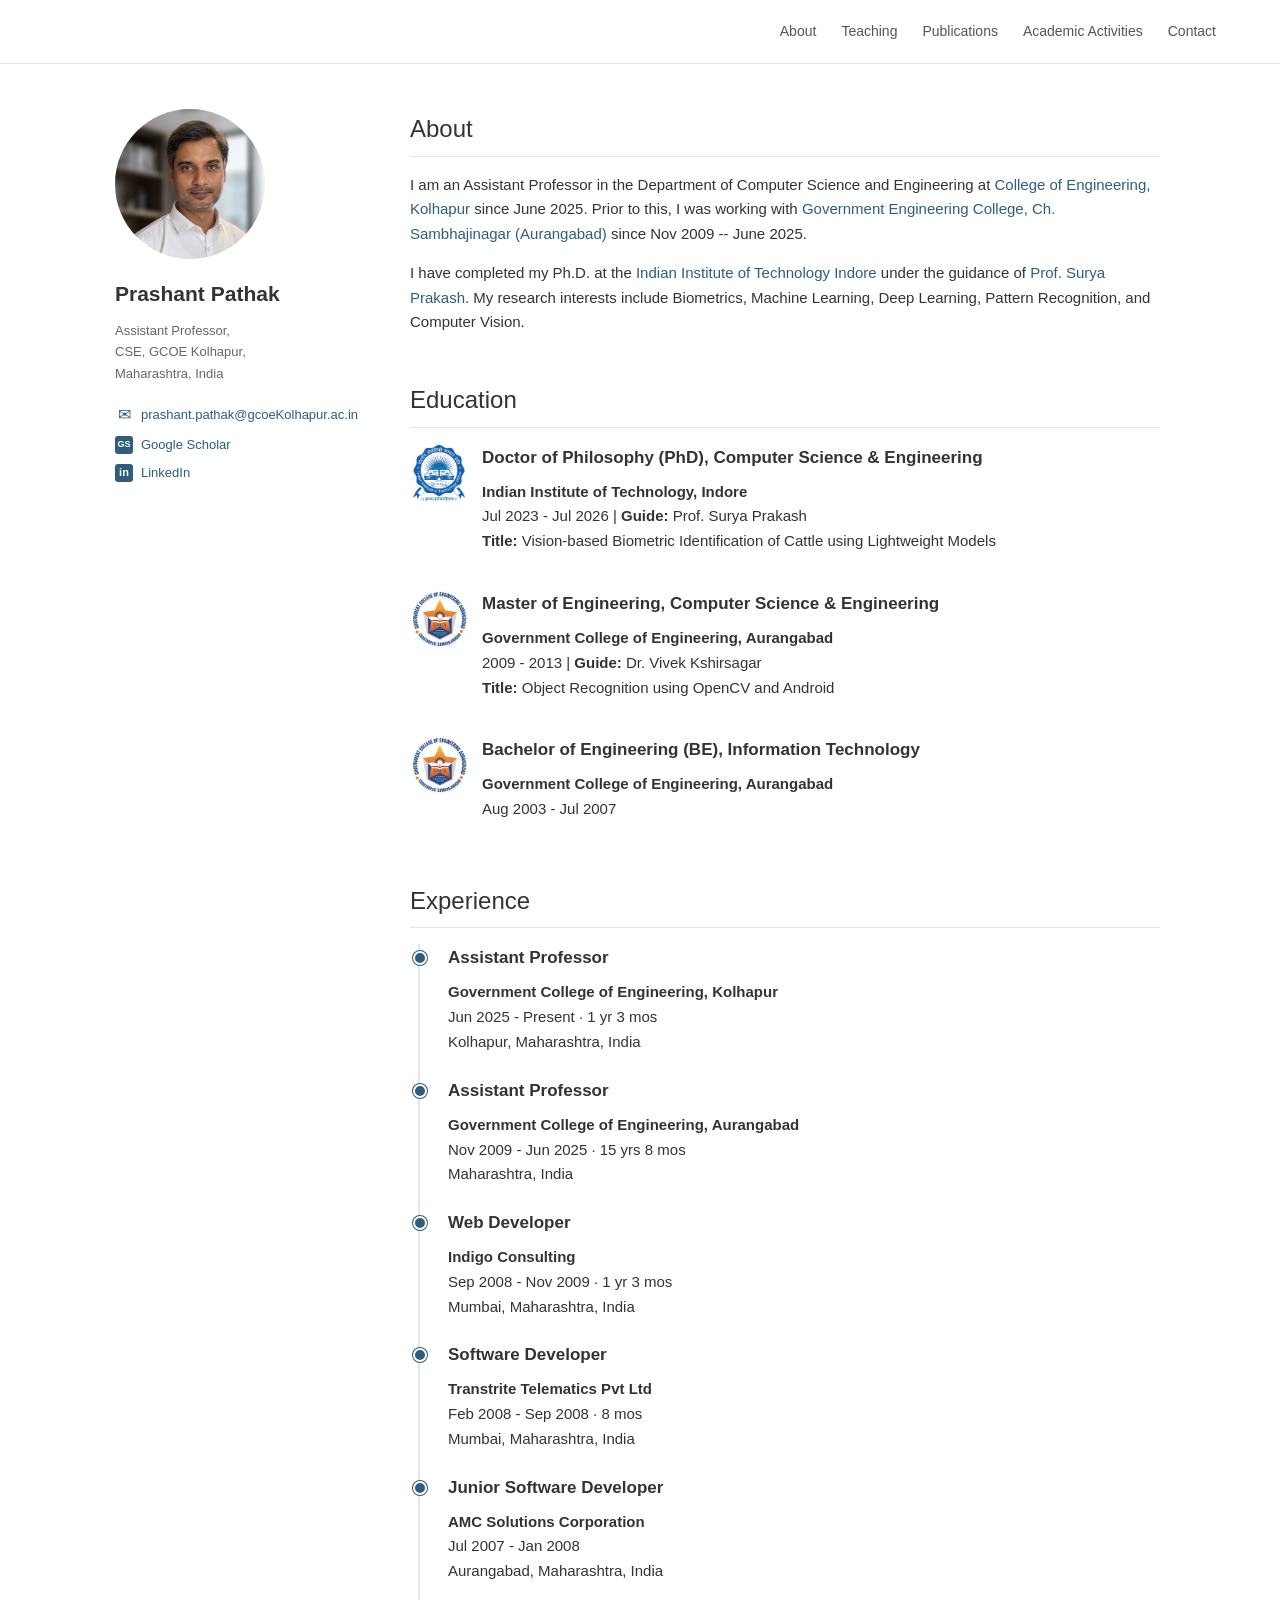
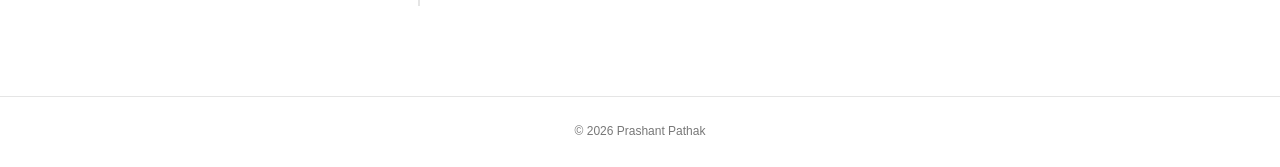
==== index.html @ aeab1cfc "Create personal academic website" ====
<!DOCTYPE html>
<html lang="en">
<head>
  <meta charset="UTF-8">
  <meta name="viewport" content="width=device-width, initial-scale=1.0">
  <meta name="description" content="Academic website of Dr. Prashant Digambar Pathak">
  <title>About | Prashant Pathak</title>
  <link rel="stylesheet" href="style.css">
  <script src="include.js" defer></script>
</head>
<body>
  <div data-include="header"></div>

  <div class="page">
    <div data-include="sidebar"></div>

    <main class="content">
      <section id="about">
        <h2>About</h2>
        <p>I am an Assistant Professor in the Department of Computer Science and Engineering at <a href="https://gcoekolhapur.ac.in" target="_blank">College of Engineering, Kolhapur</a> since June 2025. Prior to this, I was working with <a href="https://geca.ac.in" target="_blank">Government Engineering College, Ch. Sambhajinagar (Aurangabad)</a>  since Nov 2009 -- June 2025.</p>
        <p>I have completed my Ph.D. at the <a href="https://iiti.ac.in" target="_blank">Indian Institute of Technology Indore</a> under the guidance of <a href="https://people.iiti.ac.in/~surya/" target="_blank">Prof. Surya Prakash</a>. My research interests include Biometrics, Machine Learning, Deep Learning, Pattern Recognition, and Computer Vision.</p>
      </section>

      <section id="education">
        <h2>Education</h2>
        <div class="education-item">
          <img class="education-logo" src="iiti.png" alt="Indian Institute of Technology Indore logo">
          <div>
            <h3>Doctor of Philosophy (PhD), Computer Science &amp; Engineering</h3>
            <p><strong>Indian Institute of Technology, Indore</strong><br>Jul 2023 - Jul 2026 | <strong>Guide:</strong> Prof. Surya Prakash <br><strong>Title:</strong> Vision-based Biometric Identification of Cattle using Lightweight Models</p>
          </div>
        </div>

        <div class="education-item">
          <img class="education-logo" src="geca.jfif" alt="Government College of Engineering Aurangabad logo">
          <div>
            <h3>Master of Engineering, Computer Science &amp; Engineering</h3>
            <p><strong>Government College of Engineering, Aurangabad</strong><br>2009 - 2013 | <strong>Guide:</strong> Dr. Vivek Kshirsagar<br><strong>Title:</strong> Object Recognition using OpenCV and Android</p>
          </div>
        </div>

        <div class="education-item">
          <img class="education-logo" src="geca.jfif" alt="Government College of Engineering Aurangabad logo">
          <div>
            <h3>Bachelor of Engineering (BE), Information Technology</h3>
            <p><strong>Government College of Engineering, Aurangabad</strong><br>Aug 2003 - Jul 2007</p>
          </div>
        </div>
      </section>

      <section>
        <h2>Experience</h2>
        <div class="experience-list">
          <div class="experience-item">
            <h3>Assistant Professor</h3>
            <p><strong>Government College of Engineering, Kolhapur</strong><br>Jun 2025 - Present · 1 yr 3 mos<br>Kolhapur, Maharashtra, India</p>
          </div>
          <div class="experience-item">
            <h3>Assistant Professor</h3>
            <p><strong>Government College of Engineering, Aurangabad</strong><br>Nov 2009 - Jun 2025 · 15 yrs 8 mos<br>Maharashtra, India</p>
          </div>
          <div class="experience-item">
            <h3>Web Developer</h3>
            <p><strong>Indigo Consulting</strong><br>Sep 2008 - Nov 2009 · 1 yr 3 mos<br>Mumbai, Maharashtra, India</p>
          </div>
          <div class="experience-item">
            <h3>Software Developer</h3>
            <p><strong>Transtrite Telematics Pvt Ltd</strong><br>Feb 2008 - Sep 2008 · 8 mos<br>Mumbai, Maharashtra, India</p>
          </div>
          <div class="experience-item">
            <h3>Junior Software Developer</h3>
            <p><strong>AMC Solutions Corporation</strong><br>Jul 2007 - Jan 2008<br>Aurangabad, Maharashtra, India</p>
          </div>
        </div>
      </section>
    </main>
  </div>

  <div data-include="footer"></div>
</body>
</html>
---- style.css ----
:root {
  --accent: #2f5d7c;
  --text: #333;
  --muted: #666;
  --line: #e5e5e5;
  --background: #fff;
}

* { box-sizing: border-box; }
html { scroll-behavior: smooth; }
body {
  margin: 0;
  color: var(--text);
  background: var(--background);
  font-family: -apple-system, BlinkMacSystemFont, "Segoe UI", Arial, sans-serif;
  font-size: 15px;
  line-height: 1.65;
}
a { color: var(--accent); text-decoration: none; }
a:hover { text-decoration: underline; }

.site-header {
  min-height: 64px;
  padding: 0 5%;
  border-bottom: 1px solid var(--line);
  display: flex;
  align-items: center;
  justify-content: space-between;
}
.site-title { color: #222; font-size: 18px; font-weight: 600; }
nav { display: flex; gap: 25px; }
nav a { color: #555; font-size: 14px; }
.menu-toggle { display: none; }

.page {
  max-width: 1100px;
  margin: 45px auto;
  padding: 0 25px;
  display: grid;
  grid-template-columns: 230px minmax(0, 1fr);
  gap: 65px;
}
.sidebar {
  align-self: start;
  position: sticky;
  top: 20px;
  text-align: left;
}
.photo-placeholder,
.sidebar img {
  width: 150px;
  height: 150px;
  margin: 0 0 18px;
  border-radius: 50%;
  object-fit: cover;
}
.photo-placeholder {
  display: grid;
  place-items: center;
  background: #e8eef2;
  color: var(--accent);
  font-size: 32px;
  font-weight: 600;
}
.sidebar h1 { margin: 0 0 8px; font-size: 21px; }
.sidebar p { margin: 0; color: var(--muted); font-size: 13px; }
.contact-list { margin: 20px 0 0; padding: 0; list-style: none; font-size: 13px; }
.contact-list li { margin: 6px 0; }
.contact-list a { display: inline-flex; align-items: center; gap: 8px; }
.link-icon {
  display: inline-grid;
  width: 18px;
  height: 18px;
  place-items: center;
  color: var(--accent);
  font-size: 16px;
  line-height: 1;
}
.link-icon-scholar,
.link-icon-linkedin {
  border-radius: 3px;
  background: var(--accent);
  color: #fff;
  font-size: 9px;
  font-weight: 700;
  letter-spacing: 0;
}
.link-icon-linkedin { font-size: 11px; }

.content { max-width: 750px; }
section { margin-bottom: 45px; scroll-margin-top: 25px; }
h2 { margin: 0 0 16px; padding-bottom: 7px; border-bottom: 1px solid var(--line); font-size: 24px; font-weight: 500; }
h3 { margin: 25px 0 8px; font-size: 17px; }
p { margin: 0 0 14px; }
.experience-list { margin: 8px 0 0 8px; padding-left: 28px; border-left: 2px solid var(--line); }
.experience-item { position: relative; padding-bottom: 8px; }
.experience-item::before {
  position: absolute;
  top: 7px;
  left: -35px;
  width: 10px;
  height: 10px;
  border: 2px solid var(--background);
  border-radius: 50%;
  background: var(--accent);
  box-shadow: 0 0 0 1px var(--accent);
  content: "";
}
.experience-item h3 { margin-top: 0; }
.education-item { display: flex; align-items: flex-start; gap: 14px; margin-bottom: 22px; }
.education-item:last-child { margin-bottom: 0; }
.education-logo { width: 58px; height: 58px; flex: 0 0 58px; object-fit: contain; }
.education-item h3 { margin-top: 0; }
ul, ol { padding-left: 22px; }
li { margin-bottom: 8px; }
.publications { padding-left: 32px; }
.publications li { margin-bottom: 24px; padding-left: 8px; }
.publications li::marker { color: var(--accent); font-weight: 600; }
.publications h3 { margin: 0 0 5px; font-size: 16px; font-weight: 600; line-height: 1.45; }
.publication-authors,
.publication-venue { margin: 0 0 4px; }
.publication-authors { color: var(--text); }
.publication-venue { color: var(--muted); font-size: 14px; }
.teaching-table { width: 100%; border-collapse: collapse; font-size: 14px; }
.teaching-table th,
.teaching-table td { padding: 12px 14px; border-bottom: 1px solid var(--line); text-align: left; vertical-align: top; }
.teaching-table th { color: var(--muted); font-size: 12px; font-weight: 600; letter-spacing: 0.04em; text-transform: uppercase; }
.teaching-table th:first-child,
.teaching-table td:first-child { width: 65%; }
.teaching-placeholder { color: var(--muted); font-style: italic; }
.teaching-template td { border-bottom: 0; }
.activity-panel { margin-bottom: 12px; border: 1px solid var(--line); }
.activity-panel summary { padding: 14px 16px; color: var(--text); font-weight: 600; cursor: pointer; list-style: none; }
.activity-panel summary::-webkit-details-marker { display: none; }
.activity-panel summary::after { float: right; color: var(--accent); content: "+"; font-size: 20px; font-weight: 400; line-height: 1; }
.activity-panel[open] summary { border-bottom: 1px solid var(--line); }
.activity-panel[open] summary::after { content: "-"; }
.activity-panel ul { margin: 0; padding: 14px 28px 8px 38px; }
.activity-placeholder { color: var(--muted); font-style: italic; }

footer { padding: 25px; border-top: 1px solid var(--line); color: #777; text-align: center; font-size: 12px; }

@media (max-width: 720px) {
  .site-header { position: relative; padding: 15px 20px; align-items: center; flex-wrap: wrap; gap: 12px; }
  .site-title { align-self: flex-start; }
  .menu-toggle {
    display: inline-flex;
    align-items: center;
    gap: 8px;
    margin-left: auto;
    padding: 7px 0;
    border: 0;
    background: transparent;
    color: var(--accent);
    font: inherit;
    font-size: 14px;
    cursor: pointer;
  }
  .menu-icon,
  .menu-icon::before,
  .menu-icon::after {
    display: block;
    width: 18px;
    height: 2px;
    background: currentColor;
  }
  .menu-icon { position: relative; }
  .menu-icon::before,
  .menu-icon::after { position: absolute; content: ""; left: 0; }
  .menu-icon::before { top: -6px; }
  .menu-icon::after { top: 6px; }
  nav {
    display: none;
    width: 100%;
    flex-direction: column;
    gap: 0;
    border-top: 1px solid var(--line);
  }
  nav.is-open { display: flex; }
  nav a { padding: 10px 0; border-bottom: 1px solid var(--line); }
  .page { grid-template-columns: 1fr; gap: 40px; margin-top: 35px; }
  .sidebar {
    position: static;
    padding: 20px 0 30px;
    border-bottom: 1px solid var(--line);
    background: var(--background);
    text-align: left;
  }
  .photo-placeholder,
  .sidebar img { margin-left: 0; margin-right: 0; }
  .education-item { gap: 10px; }
  .education-logo { width: 48px; height: 48px; flex-basis: 48px; }
  .teaching-table th,
  .teaching-table td { padding: 10px 8px; }
  .teaching-table th:first-child,
  .teaching-table td:first-child { width: 58%; }
}
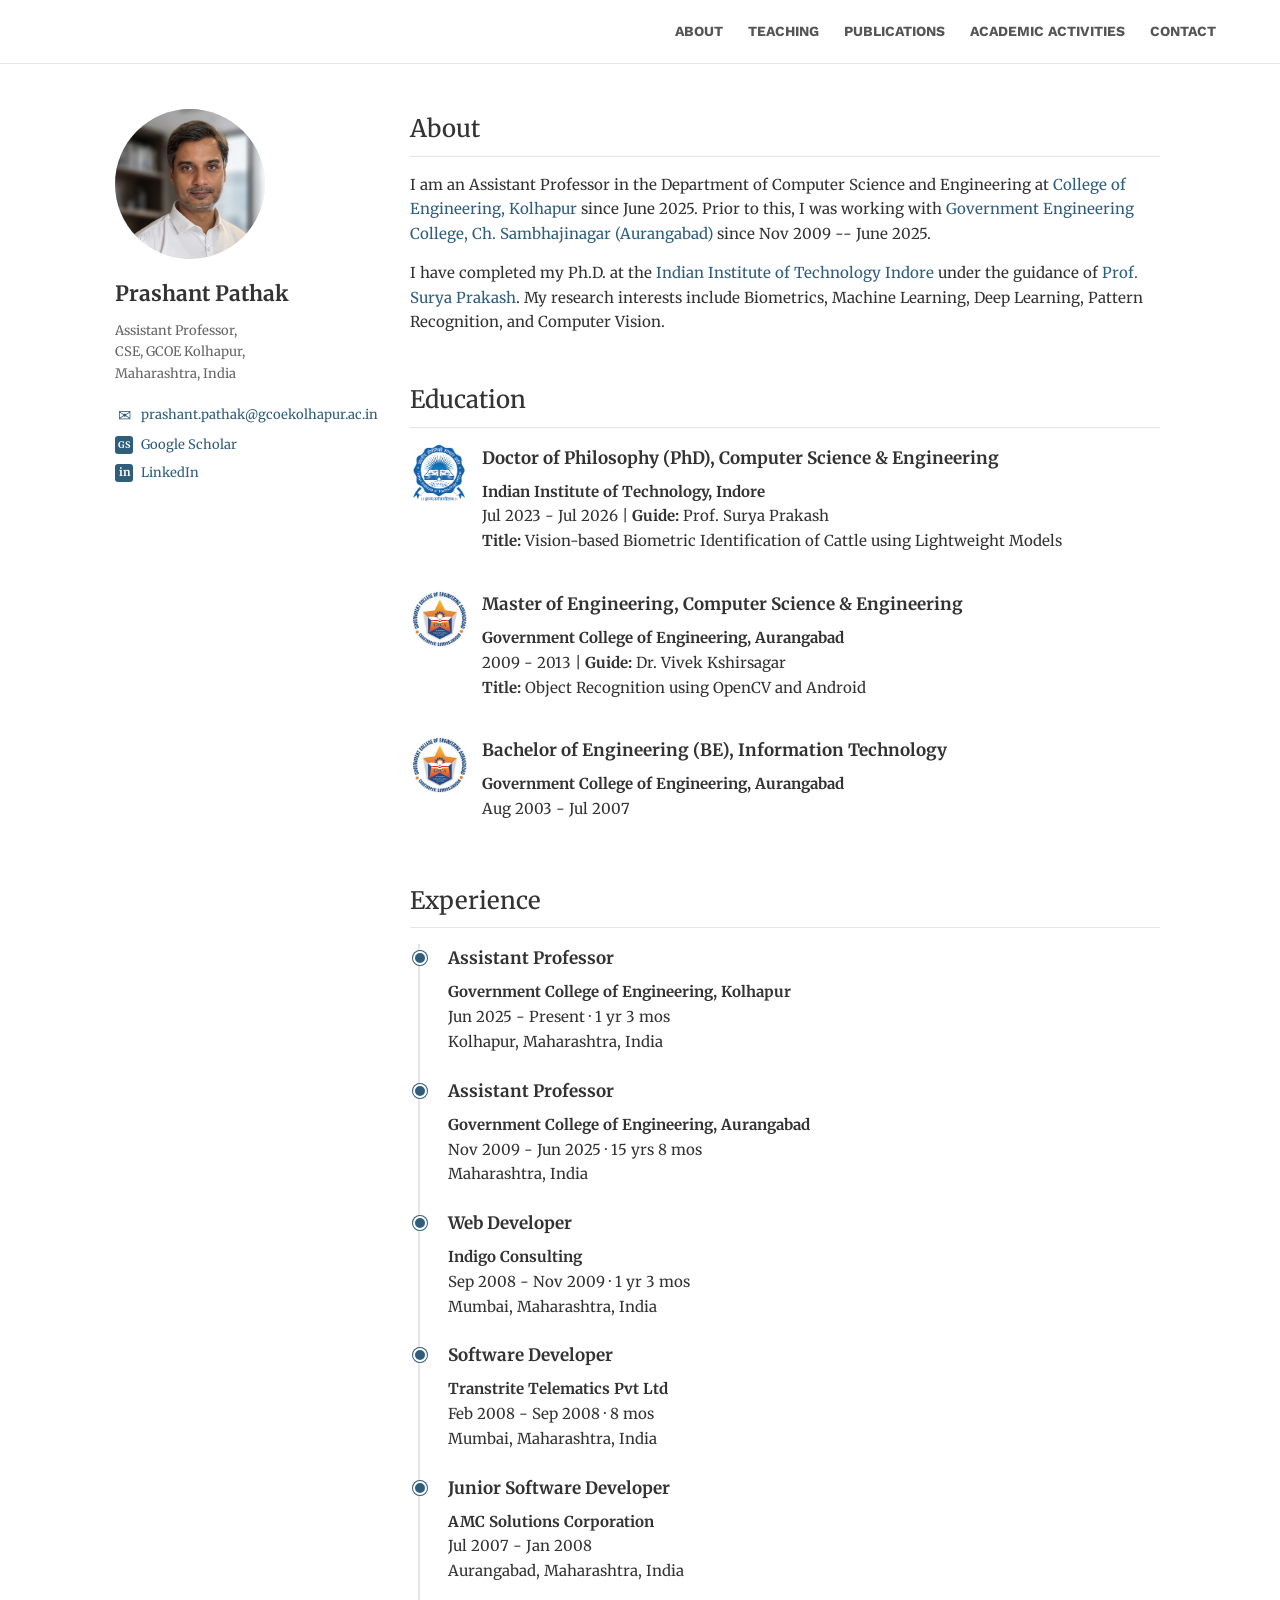
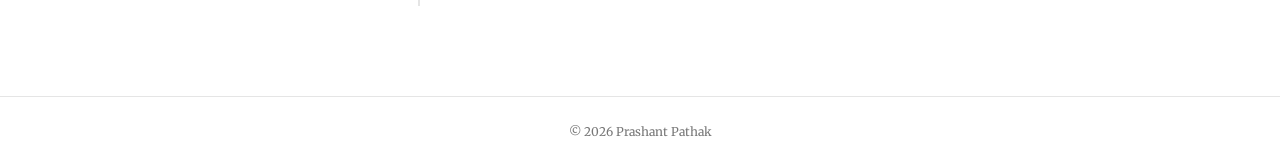
==== commit 11b08149: "Third Revision" ====
--- a/index.html
+++ b/index.html
@@ -7,6 +7,9 @@
   <title>About | Prashant Pathak</title>
   <link rel="stylesheet" href="style.css">
   <script src="include.js" defer></script>
+  <link rel="preconnect" href="https://fonts.googleapis.com">
+  <link rel="preconnect" href="https://fonts.gstatic.com" crossorigin>
+  <link href="https://fonts.googleapis.com/css2?family=Merriweather:ital,opsz,wght@0,18..144,300..900;1,18..144,300..900&family=Work+Sans:ital,wght@0,100..900;1,100..900&display=swap" rel="stylesheet">
 </head>
 <body>
   <div data-include="header"></div>
--- a/style.css
+++ b/style.css
@@ -12,9 +12,15 @@
   margin: 0;
   color: var(--text);
   background: var(--background);
-  font-family: -apple-system, BlinkMacSystemFont, "Segoe UI", Arial, sans-serif;
+  /* font-family: -apple-system, BlinkMacSystemFont, "Segoe UI", Arial, sans-serif; */
+   font-family: "Merriweather", serif;
+  font-optical-sizing: auto;
+  font-style: normal;
+  font-variation-settings:
+    "wdth" 100;
   font-size: 15px;
   line-height: 1.65;
+  
 }
 a { color: var(--accent); text-decoration: none; }
 a:hover { text-decoration: underline; }
@@ -27,9 +33,25 @@
   align-items: center;
   justify-content: space-between;
 }
+
+.merriweather-font {
+  font-family: "Merriweather", serif;
+  font-optical-sizing: auto;
+  font-style: normal;
+  font-variation-settings:
+    "wdth" 100;
+}
+
+.work-sans-font {
+  font-family: "Work Sans", sans-serif;
+  font-optical-sizing: auto;
+  font-style: normal;
+}
 .site-title { color: #222; font-size: 18px; font-weight: 600; }
 nav { display: flex; gap: 25px; }
-nav a { color: #555; font-size: 14px; }
+nav a { color: #555; font-size: 14px;    text-transform: uppercase;
+    font-weight: bold; font-family: "Work Sans", sans-serif;
+  font-optical-sizing: auto; }
 .menu-toggle { display: none; }
 
 .page {
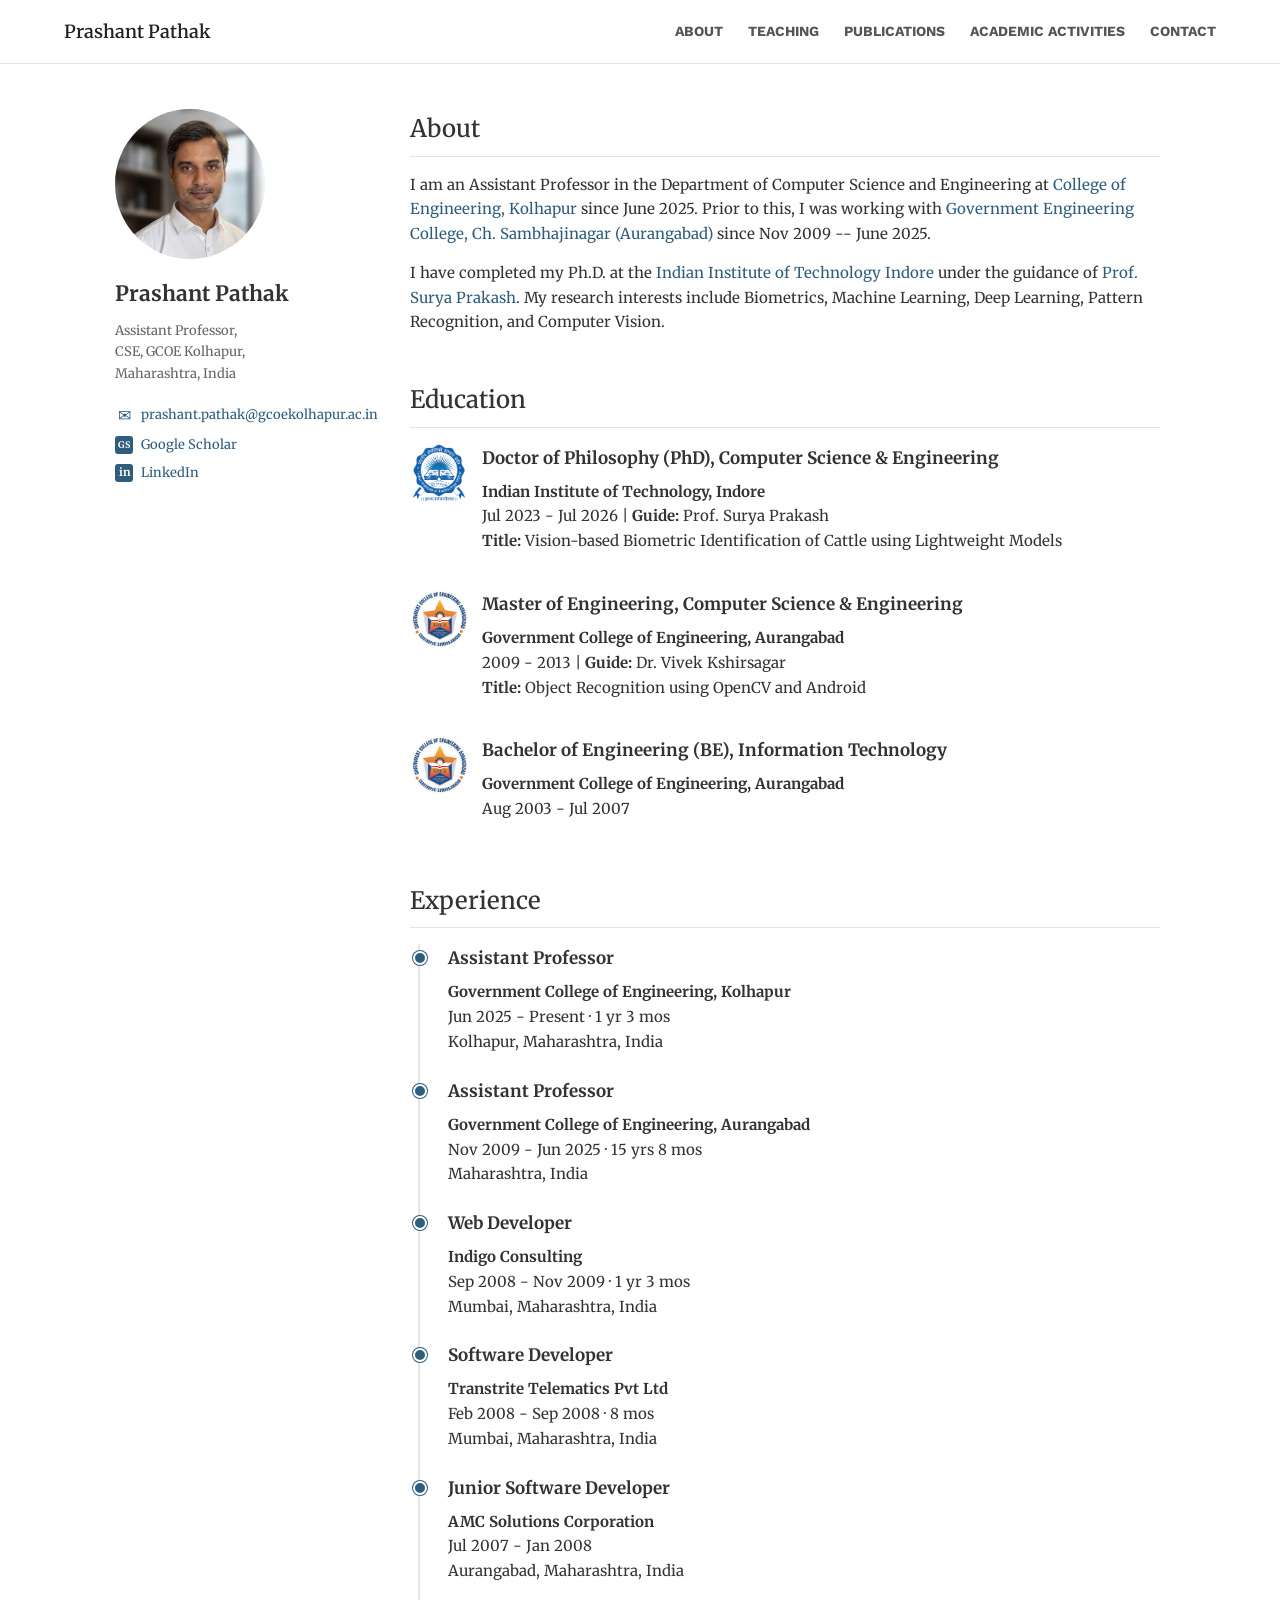
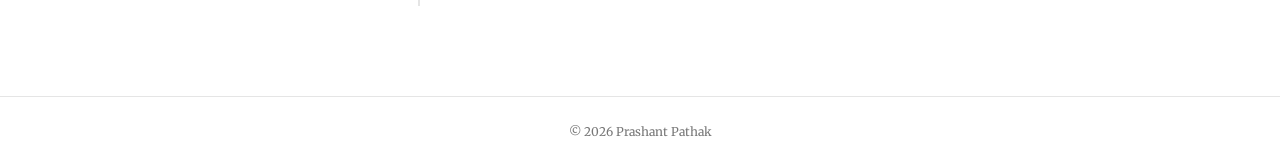
==== commit c9695045: "revised publications" ====
--- a/index.html
+++ b/index.html
@@ -3,6 +3,7 @@
 <head>
   <meta charset="UTF-8">
   <meta name="viewport" content="width=device-width, initial-scale=1.0">
+  <meta name="keywords" content="Prashant Pathak, Assistant Professor, Computer Science and Engineering, IIT Indore, Government College of Engineering Kolhapur, Government College of Engineering Aurangabad, Publications, Teaching, Research, Projects, About">
   <meta name="description" content="Academic website of Dr. Prashant Digambar Pathak">
   <title>About | Prashant Pathak</title>
   <link rel="stylesheet" href="style.css">
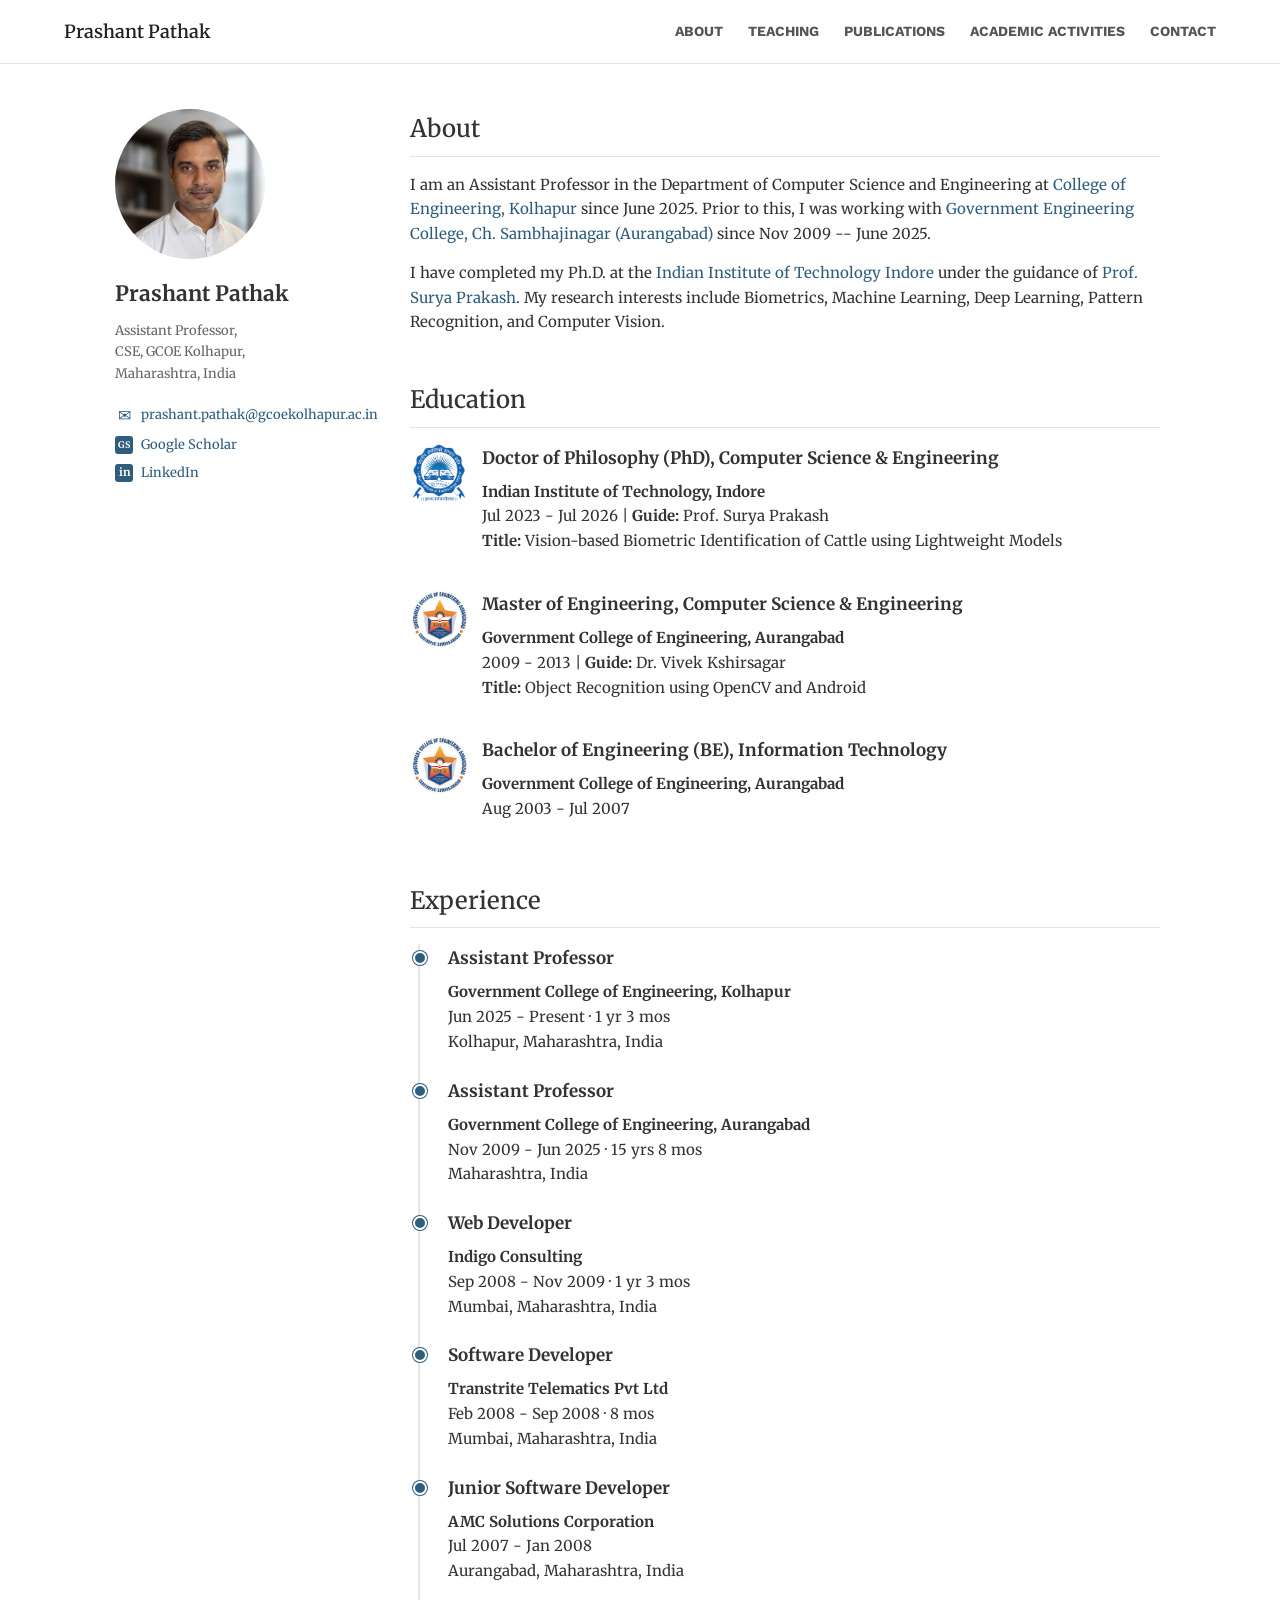
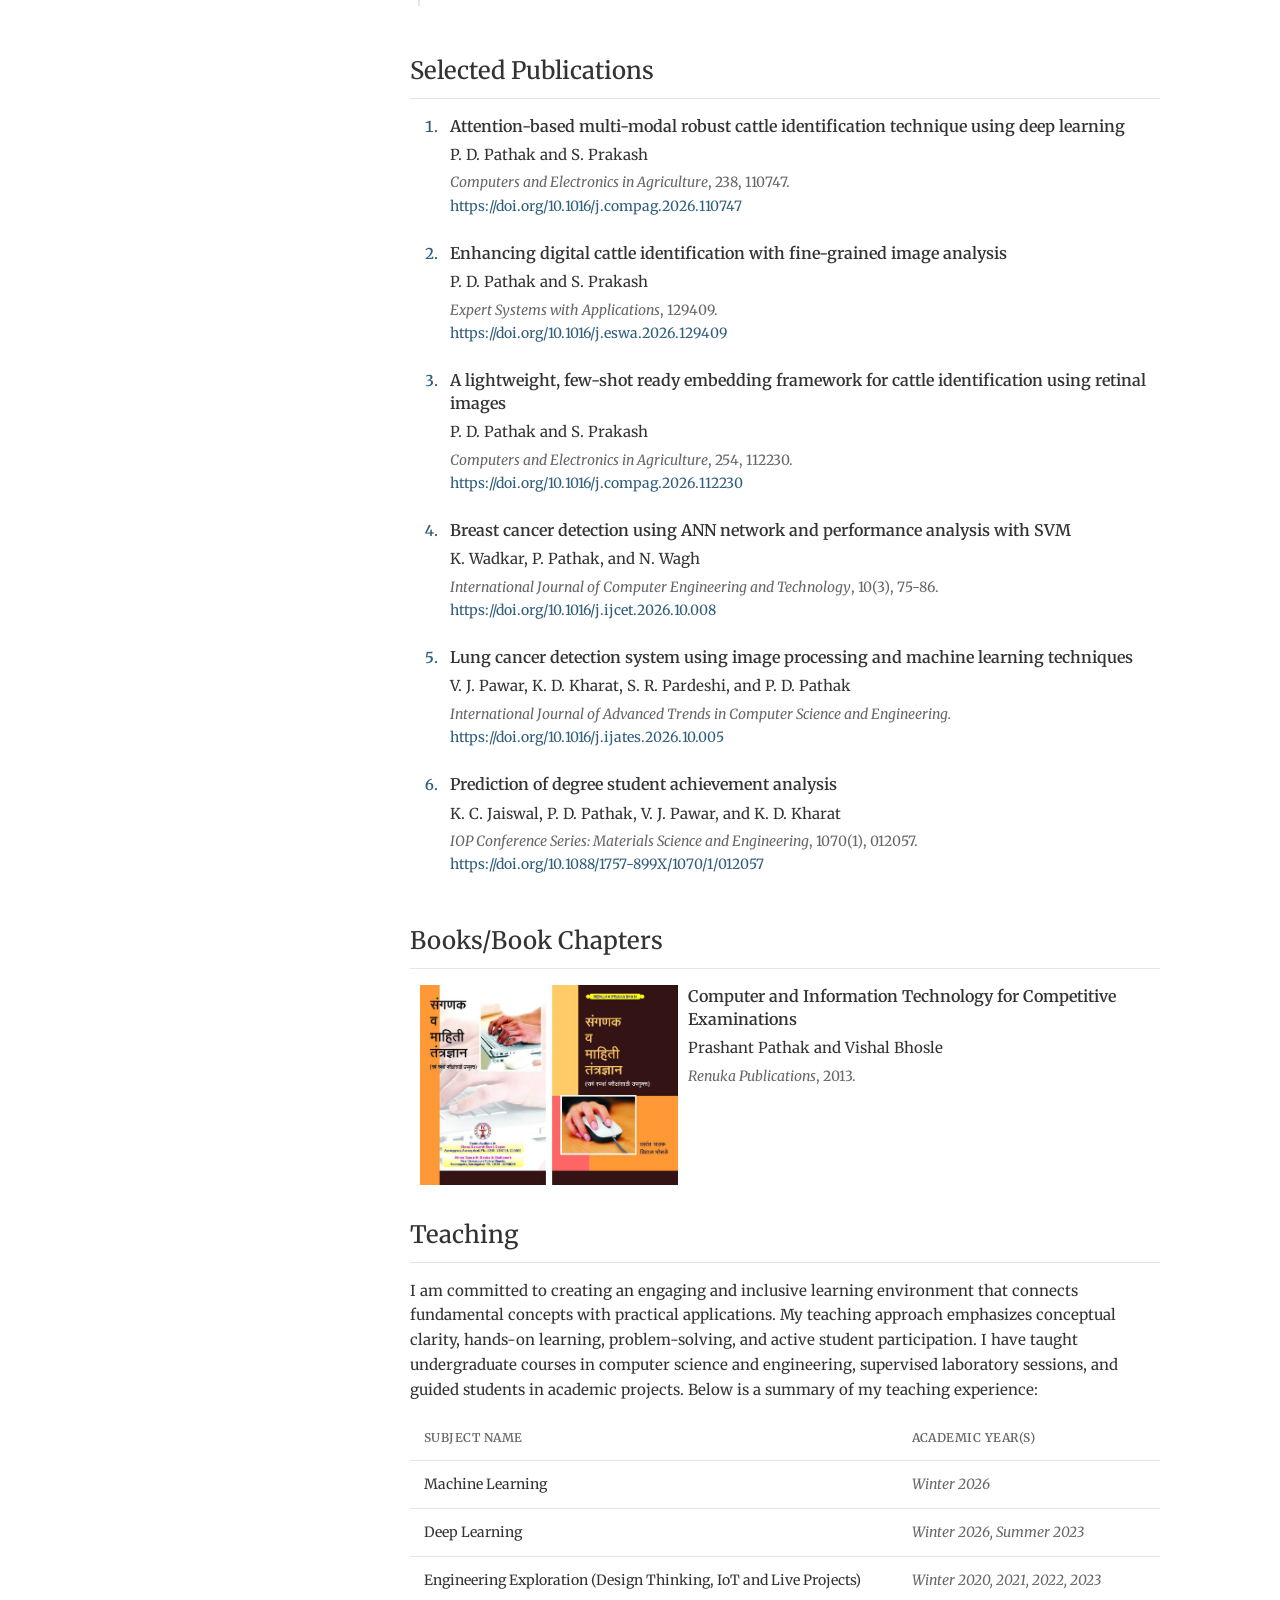
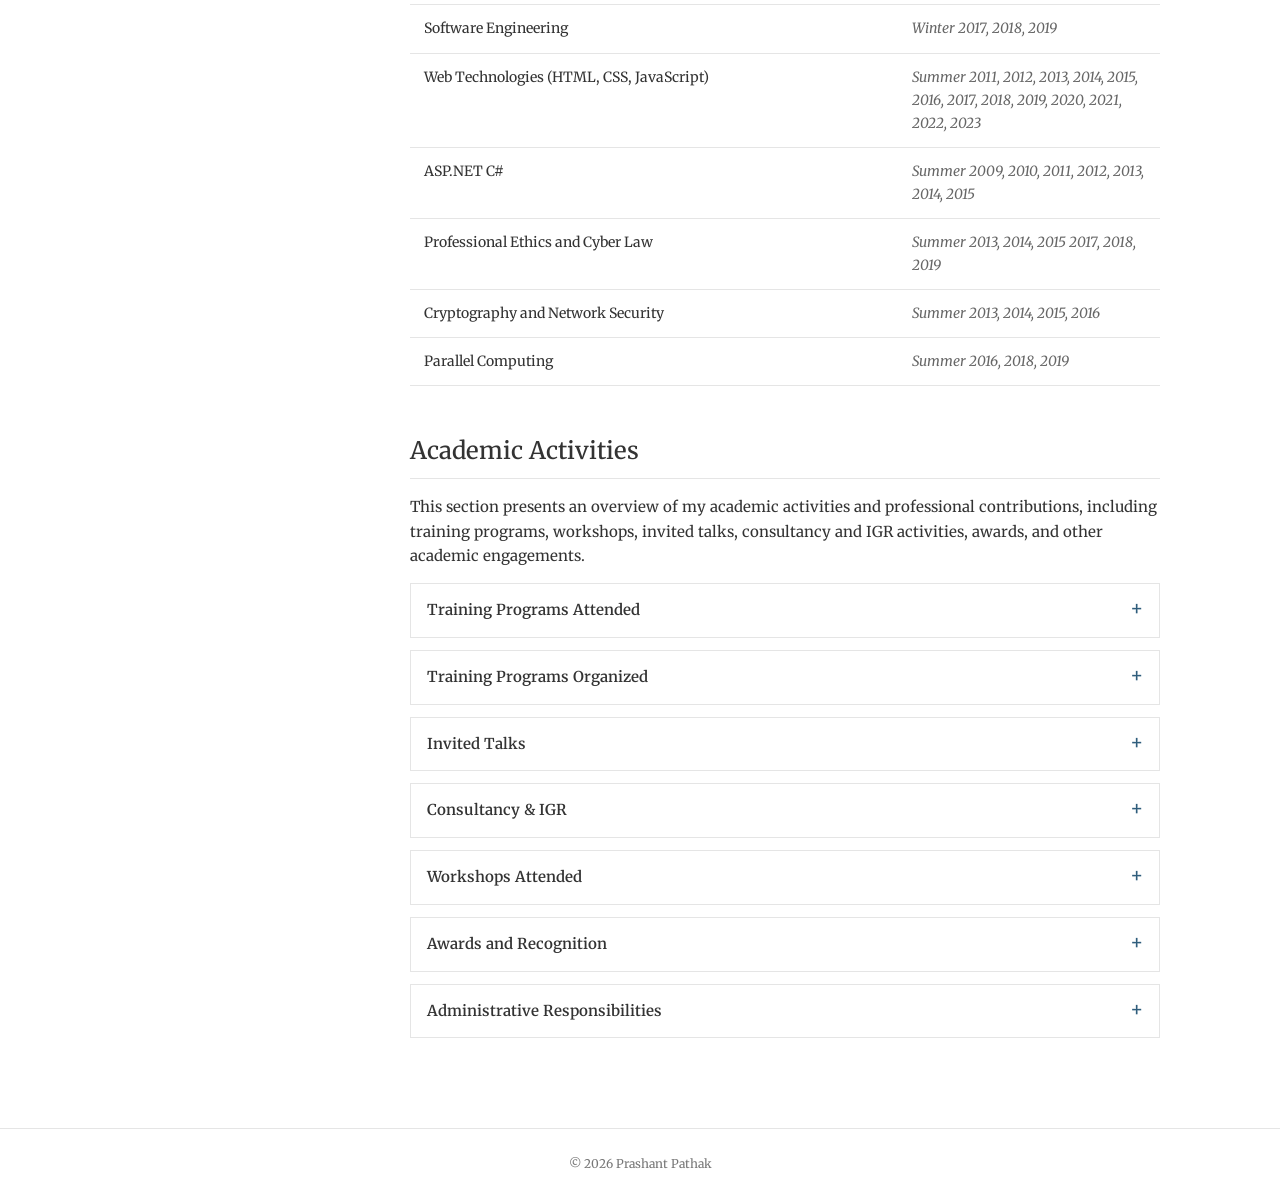
==== commit 091ea68c: "All in One Page" ====
--- a/index.html
+++ b/index.html
@@ -1,17 +1,22 @@
 <!DOCTYPE html>
 <html lang="en">
+
 <head>
   <meta charset="UTF-8">
   <meta name="viewport" content="width=device-width, initial-scale=1.0">
-  <meta name="keywords" content="Prashant Pathak, Assistant Professor, Computer Science and Engineering, IIT Indore, Government College of Engineering Kolhapur, Government College of Engineering Aurangabad, Publications, Teaching, Research, Projects, About">
+  <meta name="keywords"
+    content="Prashant Pathak, Assistant Professor, Computer Science and Engineering, IIT Indore, Government College of Engineering Kolhapur, Government College of Engineering Aurangabad, Publications, Teaching, Research, Projects, About">
   <meta name="description" content="Academic website of Dr. Prashant Digambar Pathak">
   <title>About | Prashant Pathak</title>
   <link rel="stylesheet" href="style.css">
   <script src="include.js" defer></script>
   <link rel="preconnect" href="https://fonts.googleapis.com">
   <link rel="preconnect" href="https://fonts.gstatic.com" crossorigin>
-  <link href="https://fonts.googleapis.com/css2?family=Merriweather:ital,opsz,wght@0,18..144,300..900;1,18..144,300..900&family=Work+Sans:ital,wght@0,100..900;1,100..900&display=swap" rel="stylesheet">
+  <link
+    href="https://fonts.googleapis.com/css2?family=Merriweather:ital,opsz,wght@0,18..144,300..900;1,18..144,300..900&family=Work+Sans:ital,wght@0,100..900;1,100..900&display=swap"
+    rel="stylesheet">
 </head>
+
 <body>
   <div data-include="header"></div>
 
@@ -21,8 +26,14 @@
     <main class="content">
       <section id="about">
         <h2>About</h2>
-        <p>I am an Assistant Professor in the Department of Computer Science and Engineering at <a href="https://gcoekolhapur.ac.in" target="_blank">College of Engineering, Kolhapur</a> since June 2025. Prior to this, I was working with <a href="https://geca.ac.in" target="_blank">Government Engineering College, Ch. Sambhajinagar (Aurangabad)</a>  since Nov 2009 -- June 2025.</p>
-        <p>I have completed my Ph.D. at the <a href="https://iiti.ac.in" target="_blank">Indian Institute of Technology Indore</a> under the guidance of <a href="https://people.iiti.ac.in/~surya/" target="_blank">Prof. Surya Prakash</a>. My research interests include Biometrics, Machine Learning, Deep Learning, Pattern Recognition, and Computer Vision.</p>
+        <p>I am an Assistant Professor in the Department of Computer Science and Engineering at <a
+            href="https://gcoekolhapur.ac.in" target="_blank">College of Engineering, Kolhapur</a> since June 2025.
+          Prior to this, I was working with <a href="https://geca.ac.in" target="_blank">Government Engineering College,
+            Ch. Sambhajinagar (Aurangabad)</a> since Nov 2009 -- June 2025.</p>
+        <p>I have completed my Ph.D. at the <a href="https://iiti.ac.in" target="_blank">Indian Institute of Technology
+            Indore</a> under the guidance of <a href="https://people.iiti.ac.in/~surya/" target="_blank">Prof. Surya
+            Prakash</a>. My research interests include Biometrics, Machine Learning, Deep Learning, Pattern Recognition,
+          and Computer Vision.</p>
       </section>
 
       <section id="education">
@@ -31,7 +42,9 @@
           <img class="education-logo" src="iiti.png" alt="Indian Institute of Technology Indore logo">
           <div>
             <h3>Doctor of Philosophy (PhD), Computer Science &amp; Engineering</h3>
-            <p><strong>Indian Institute of Technology, Indore</strong><br>Jul 2023 - Jul 2026 | <strong>Guide:</strong> Prof. Surya Prakash <br><strong>Title:</strong> Vision-based Biometric Identification of Cattle using Lightweight Models</p>
+            <p><strong>Indian Institute of Technology, Indore</strong><br>Jul 2023 - Jul 2026 | <strong>Guide:</strong>
+              Prof. Surya Prakash <br><strong>Title:</strong> Vision-based Biometric Identification of Cattle using
+              Lightweight Models</p>
           </div>
         </div>
 
@@ -39,7 +52,8 @@
           <img class="education-logo" src="geca.jfif" alt="Government College of Engineering Aurangabad logo">
           <div>
             <h3>Master of Engineering, Computer Science &amp; Engineering</h3>
-            <p><strong>Government College of Engineering, Aurangabad</strong><br>2009 - 2013 | <strong>Guide:</strong> Dr. Vivek Kshirsagar<br><strong>Title:</strong> Object Recognition using OpenCV and Android</p>
+            <p><strong>Government College of Engineering, Aurangabad</strong><br>2009 - 2013 | <strong>Guide:</strong>
+              Dr. Vivek Kshirsagar<br><strong>Title:</strong> Object Recognition using OpenCV and Android</p>
           </div>
         </div>
 
@@ -57,11 +71,13 @@
         <div class="experience-list">
           <div class="experience-item">
             <h3>Assistant Professor</h3>
-            <p><strong>Government College of Engineering, Kolhapur</strong><br>Jun 2025 - Present · 1 yr 3 mos<br>Kolhapur, Maharashtra, India</p>
+            <p><strong>Government College of Engineering, Kolhapur</strong><br>Jun 2025 - Present · 1 yr 3
+              mos<br>Kolhapur, Maharashtra, India</p>
           </div>
           <div class="experience-item">
             <h3>Assistant Professor</h3>
-            <p><strong>Government College of Engineering, Aurangabad</strong><br>Nov 2009 - Jun 2025 · 15 yrs 8 mos<br>Maharashtra, India</p>
+            <p><strong>Government College of Engineering, Aurangabad</strong><br>Nov 2009 - Jun 2025 · 15 yrs 8
+              mos<br>Maharashtra, India</p>
           </div>
           <div class="experience-item">
             <h3>Web Developer</h3>
@@ -69,7 +85,8 @@
           </div>
           <div class="experience-item">
             <h3>Software Developer</h3>
-            <p><strong>Transtrite Telematics Pvt Ltd</strong><br>Feb 2008 - Sep 2008 · 8 mos<br>Mumbai, Maharashtra, India</p>
+            <p><strong>Transtrite Telematics Pvt Ltd</strong><br>Feb 2008 - Sep 2008 · 8 mos<br>Mumbai, Maharashtra,
+              India</p>
           </div>
           <div class="experience-item">
             <h3>Junior Software Developer</h3>
@@ -77,9 +94,322 @@
           </div>
         </div>
       </section>
+
+      <section id="publications">
+        <h2>Selected Publications</h2>
+        <ol class="publications">
+
+          <li>
+            <h3>Attention-based multi-modal robust cattle identification technique using deep learning</h3>
+            <p class="publication-authors">P. D. Pathak and S. Prakash</p>
+            <p class="publication-venue"><em>Computers and Electronics in Agriculture</em>, 238, 110747. <br><a
+                href="https://doi.org/10.1016/j.compag.2026.110747"
+                target="_blank">https://doi.org/10.1016/j.compag.2026.110747</a></p>
+          </li>
+          <li>
+            <h3>Enhancing digital cattle identification with fine-grained image analysis</h3>
+            <p class="publication-authors">P. D. Pathak and S. Prakash</p>
+            <p class="publication-venue"><em>Expert Systems with Applications</em>, 129409. <br><a
+                href="https://doi.org/10.1016/j.eswa.2026.129409"
+                target="_blank">https://doi.org/10.1016/j.eswa.2026.129409</a></p>
+          </li>
+
+          <li>
+            <h3>A lightweight, few-shot ready embedding framework for cattle identification using retinal images</h3>
+            <p class="publication-authors">P. D. Pathak and S. Prakash</p>
+            <p class="publication-venue"><em>Computers and Electronics in Agriculture</em>, 254, 112230. <br><a
+                href="https://doi.org/10.1016/j.compag.2026.112230"
+                target="_blank">https://doi.org/10.1016/j.compag.2026.112230</a></p>
+          </li>
+          <li>
+            <h3>Breast cancer detection using ANN network and performance analysis with SVM</h3>
+            <p class="publication-authors">K. Wadkar, P. Pathak, and N. Wagh</p>
+            <p class="publication-venue"><em>International Journal of Computer Engineering and Technology</em>, 10(3),
+              75-86. <br><a href="https://doi.org/10.1016/j.ijcet.2026.10.008"
+                target="_blank">https://doi.org/10.1016/j.ijcet.2026.10.008</a></p>
+          </li>
+
+          <li>
+            <h3>Lung cancer detection system using image processing and machine learning techniques</h3>
+            <p class="publication-authors">V. J. Pawar, K. D. Kharat, S. R. Pardeshi, and P. D. Pathak</p>
+            <p class="publication-venue"><em>International Journal of Advanced Trends in Computer Science and
+                Engineering.</em> <br><a href="https://doi.org/10.1016/j.ijates.2026.10.005"
+                target="_blank">https://doi.org/10.1016/j.ijates.2026.10.005</a></p>
+          </li>
+          <li>
+            <h3>Prediction of degree student achievement analysis</h3>
+            <p class="publication-authors">K. C. Jaiswal, P. D. Pathak, V. J. Pawar, and K. D. Kharat</p>
+            <p class="publication-venue"><em>IOP Conference Series: Materials Science and Engineering</em>, 1070(1),
+              012057. <br><a href="https://doi.org/10.1088/1757-899X/1070/1/012057"
+                target="_blank">https://doi.org/10.1088/1757-899X/1070/1/012057</a></p>
+          </li>
+        </ol>
+      </section>
+      <section id="Books/Book Chapters">
+        <h2>Books/Book Chapters</h2>
+        <ul class="publications">
+          <li style="list-style-type: none;margin-left: -30px;">
+            <img src="book.jpg" style="float: left;height: 200px; margin-right: 10px;" />
+            <h3>Computer and Information Technology for Competitive Examinations</h3>
+            <p class="publication-authors">Prashant Pathak and Vishal Bhosle</p>
+            <p class="publication-venue"><em>Renuka Publications</em>, 2013.</p>
+          </li>
+        </ul>
+      </section>
+      <div style="clear: both; margin-bottom:30px;"></div>
+      
+      <section>
+        <h2>Teaching</h2>
+        <p>I am committed to creating an engaging and inclusive learning environment that connects fundamental concepts
+          with practical applications. My teaching approach emphasizes conceptual clarity, hands-on learning,
+          problem-solving, and active student participation. I have taught undergraduate courses in computer science and
+          engineering, supervised laboratory sessions, and guided students in academic projects. Below is a summary of
+          my teaching experience:</p>
+        <table class="teaching-table">
+          <thead>
+            <tr>
+              <th scope="col">Subject Name</th>
+              <th scope="col">Academic Year(s)</th>
+            </tr>
+          </thead>
+          <tbody>
+            <tr>
+              <td>Machine Learning</td>
+              <td><span class="teaching-placeholder">Winter 2026</span></td>
+            </tr>
+            <tr>
+              <td>Deep Learning</td>
+              <td><span class="teaching-placeholder">Winter 2026, Summer 2023</span></td>
+            </tr>
+            <tr>
+              <td>Engineering Exploration (Design Thinking, IoT and Live Projects)</td>
+              <td><span class="teaching-placeholder">Winter 2020, 2021, 2022, 2023</span></td>
+            </tr>
+            <tr>
+              <td>Software Engineering</td>
+              <td><span class="teaching-placeholder">Winter 2017, 2018, 2019</span></td>
+            </tr>
+            <tr>
+              <td>Web Technologies (HTML, CSS, JavaScript)</td>
+              <td><span class="teaching-placeholder">Summer 2011, 2012, 2013, 2014, 2015, 2016, 2017, 2018,
+                  2019, 2020, 2021, 2022, 2023</span></td>
+            </tr>
+            <tr>
+              <td>ASP.NET C#</td>
+              <td><span class="teaching-placeholder">Summer 2009, 2010, 2011, 2012, 2013, 2014, 2015</span></td>
+            </tr>
+            <tr>
+              <td>Professional Ethics and Cyber Law</td>
+              <td><span class="teaching-placeholder">Summer 2013, 2014, 2015 2017, 2018, 2019</span></td>
+            </tr>
+            <tr>
+              <td>Cryptography and Network Security</td>
+              <td><span class="teaching-placeholder">Summer 2013, 2014, 2015, 2016</span></td>
+            </tr>
+
+            <tr>
+              <td>Parallel Computing</td>
+              <td><span class="teaching-placeholder">Summer 2016, 2018, 2019</span></td>
+            </tr>
+          </tbody>
+        </table>
+      </section>
+
+      <section id="academic-activities">
+        <h2>Academic Activities</h2>
+        <p>This section presents an overview of my academic activities and professional contributions, including
+          training programs, workshops, invited talks, consultancy and IGR activities, awards, and other academic
+          engagements.</p>
+
+        <details class="activity-panel">
+          <summary>Training Programs Attended</summary>
+          <ul>
+
+            <li><strong>Android Programming</strong> — CNC Web World, Pune | 12–26 September 2012 | 2 Weeks</li>
+
+
+
+            <li><strong>Technology-Driven Innovation &amp; Entrepreneurship</strong> — IIT Bombay, Aurangabad | 8–12
+              February 2017 | 1 Week</li>
+
+            <li><strong>Optimization in Machine Learning</strong> — GECA, Aurangabad | 27 February–3 March 2017 | 1 Week
+            </li>
+
+            <li><strong>Cloud Computing Through ICT</strong> — NITTTR Chandigarh, Aurangabad | 23–27 October 2017 | 1
+              Week</li>
+
+            <li><strong>Python Programming for Image Processing</strong> — GECA, Aurangabad | 19–23 September 2018 | 1
+              Week</li>
+
+            <li><strong>Training the Trainers for the Course: Engineering Exploration</strong> — GECA, Aurangabad | 3–7
+              August 2018 | 1 Week</li>
+
+
+
+            <li><strong>Remote Sensing &amp; Geographic Information System</strong> — GECA, Aurangabad | 29 January–2
+              February 2020 | 1 Week</li>
+
+            <li><strong>Reliable Google Cloud Infrastructure: Design and Process</strong> — Coursera, Online | 20
+              February–5 March 2020 | 2 Weeks</li>
+
+            <li><strong>Digital Transformation in Teaching-Learning Process</strong> — IIT Bombay, Online | 6–22 April
+              2020 | 2 Weeks</li>
+
+            <li><strong>Web Application Security Testing with OWASP ZAP</strong> — Coursera, Online | 20–24 April 2020 |
+              1 Week</li>
+
+            <li><strong>User Experience Design – Creating User Profiles</strong> — Coursera, Online | 23–28 April 2020 |
+              1 Week</li>
+
+
+
+            <li><strong>Behavioural Practices for Maximum Personal Productivity</strong> — Government Polytechnic
+              Nagpur, Online | 21–26 September 2020 | 1 Week</li>
+
+
+
+            <li><strong>Industrial Training Program on IIoT</strong> — NSIC Hyderabad, Online | 16–30 March 2021 | 2
+              Weeks</li>
+
+            <li><strong>Next-Generation Software Tools &amp; Trends for Industrial Solutions</strong> — GECA, Online |
+              13–17 June 2020 | 1 Week</li>
+
+            <li><strong>Product Development &amp; Industrial Research 2020</strong> — GECA, Online | 6–10 July 2020 | 1
+              Week</li>
+
+            <li><strong>Industry-Oriented FDP on Artificial Intelligence</strong> — ATAL and MSME Meerut, Online | 6–11
+              June 2021 | 1 Week</li>
+
+            <li><strong>Product Development &amp; Analysis</strong> — GECA, Online | 21–25 February 2022 | 1 Week
+            </li>
+
+            <li><strong>NITTT - Orientation Towards Technical Education and Curriculum Aspects</strong> — NPTEL Online |
+              1 Week
+            </li>
+            <li><strong>NITTT - Professional Ethics and Sustainability</strong> — NPTEL Online | 1 Week
+            </li>
+            <li><strong>NITTT - Communication Skills, Modes and Knowledge Dissemination</strong> — NPTEL Online | 1 Week
+            </li>
+            <li><strong>NITTT - Instructional Planning and Delivery</strong> — NPTEL Online | 1 Week
+            </li>
+            <li><strong>NITTT - Technology Enabled Learning and Life-Long Self Learning</strong> — NPTEL Online | 1 Week
+            </li>
+            <li><strong>NITTT - Student Assessment and Evaluation</strong> — NPTEL Online | 1 Week
+            </li>
+            <li><strong>NITTT - Creative Problem Solving, Innovation and Meaningful R and D</strong> — NPTEL Online | 1
+              Week
+            </li>
+            <li><strong>NITTT - Institutional Management and Administrative Procedures</strong> — NPTEL Online | 1 Week
+            </li>
+
+          </ul>
+        </details>
+
+        <details class="activity-panel">
+          <summary>Training Programs Organized</summary>
+          <ul>
+            <li>Next Generation Software Tools & Trends for Industrial Solutions | 13 - 17 Jun 20 | 1 Week | GECA-Online
+            </li>
+          </ul>
+        </details>
+
+        <details class="activity-panel">
+          <summary>Invited Talks</summary>
+          <ul>
+            <li>Organization: Reserve Bank of India | Topic: Computer Fundamentals | Date: 2026</li>
+            <li>Organization: Mahindra CIE | Topic: Industry 4.0 | Date: 2021</li>
+          </ul>
+        </details>
+
+
+
+        <details class="activity-panel">
+          <summary>Consultancy &amp; IGR</summary>
+          <ul>
+            <li>Developed Android Application to manage construction progress for Commisioner Office, GCOE Ch.
+              Sambhajinagar</li>
+            <li>Developed Legal Tracking System for Municipal Commissioner Office, GCOE Ch. Sambhajinagar</li>
+            <li>Third Party Testing services for various government projects, GCOE Ch. Sambhajinagar</li>
+          </ul>
+        </details>
+
+        <details class="activity-panel">
+          <summary>Workshops Attended</summary>
+          <ul>
+            <li><strong>Self Management &amp; Team Management for Success: Breaking the Barriers</strong> — GECA,
+              Aurangabad | 18 September 2012 | 1 Day</li>
+
+            <li><strong>Windows Communication Foundation 4.0</strong> — Seed Infotech, Pune | 28–30 June 2013 | 3 Days
+            </li>
+
+            <li><strong>Big Data Analytics – Foundation</strong> — SkillCert Consultancy, Aurangabad | 10–11 December
+              2014 | 2 Days</li>
+
+            <li><strong>NBA Preparation</strong> — ESCI India, Aurangabad | 20–21 December 2014 | 2 Days</li>
+
+            <li><strong>Cyber Security &amp; Cyber Crimes</strong> — MIT Aurangabad, Aurangabad | 14–15 February 2015 |
+              2 Days</li>
+
+            <li><strong>Faculty Development Program</strong> — Tata Consultancy Services, Pune | 31 March 2016 | 1 Day
+            </li>
+
+            <li><strong>Skill-Based Hiring and Effective Use of LinkedIn</strong> — RMD Sinhagad College, Online | 16
+              July 2020 | 1 Day</li>
+
+            <li><strong>Procurement Through Government e-Marketplace</strong> — GECA, Online | 4 August 2020 | 1 Day
+            </li>
+
+
+
+            <li><strong>Data Science &amp; Application</strong> — Government College of Engineering, Karad, Online | 23
+              May 2020 | 1 Day</li>
+
+            <li><strong>Entrepreneurship &amp; Innovation</strong> — GECA, Aurangabad | 8–10 February 2019 | 3 Days</li>
+
+            <li><strong>Marathwada Incubator Bootcamp – Collaborate</strong> — CMIA and MAGIC, Aurangabad | 23–24 March
+              2019 | 2 Days</li>
+
+            <li><strong>Regional Research Symposium on PBL</strong> — KLE Technological University, Hubli | 22–23
+              November 2019 | 2 Days</li>
+
+            <li><strong>Experience Design: Design Thinking for Educators in the New Normal</strong> — GECA, Online |
+              24–26 August 2020 | 3 Days</li>
+
+            <li><strong>Indian Patent Filing Procedure, Specification and Search</strong> — RGNIIPM Nagpur, Online | 10
+              March 2021 | 1 Day</li>
+            <li><strong>Application Programming Interface</strong> — ACM Hyderabad, Online | 8–22 April 2021 | 3 Days
+            </li>
+          </ul>
+        </details>
+
+        <details class="activity-panel">
+          <summary>Awards and Recognition</summary>
+          <ul>
+            <li>Reviewer for Computers and Electronics in Agriculture Journal, Elsevier</li>
+            <li>Reviewer for Computer Vision and Image Processing Conference</li>
+            <li>Best Teaching Assistant Award 2025 | IIT Indore</li>
+            <li>Scholarship for Quality Improvement Programme | IIT Indore | 2023-26</li>
+          </ul>
+        </details>
+
+        <details class="activity-panel">
+          <summary>Administrative Responsibilities</summary>
+          <ul>
+            <li>Library Coordinator | GEOE, Kolhapur | 2026-Present</li>
+            <li>SIH SPOC | GEOE Kolhapur | 2026-Present</li>
+            <li>Website Management | GEOE, Ch. Sambhajinagar | 2015-2023</li>
+            <li>Data Center Incharge | GEOE, Ch. Sambhajinagar | 2018-2023</li>
+            <li>Social Media Expert | General Election | 2019</li>
+            <li>Hostel Warden | GEOE, Ch. Sambhajinagar | 2020-2023</li>
+            <li>Library Coordinator | GEOE, Kolhapur | 2026-Present</li>
+            <li>SIH Coordinator | GEOE, Ch. Sambhajinagar | 2017-18</li>
+          </ul>
+        </details>
+      </section>
     </main>
   </div>
 
   <div data-include="footer"></div>
 </body>
-</html>
+
+</html>
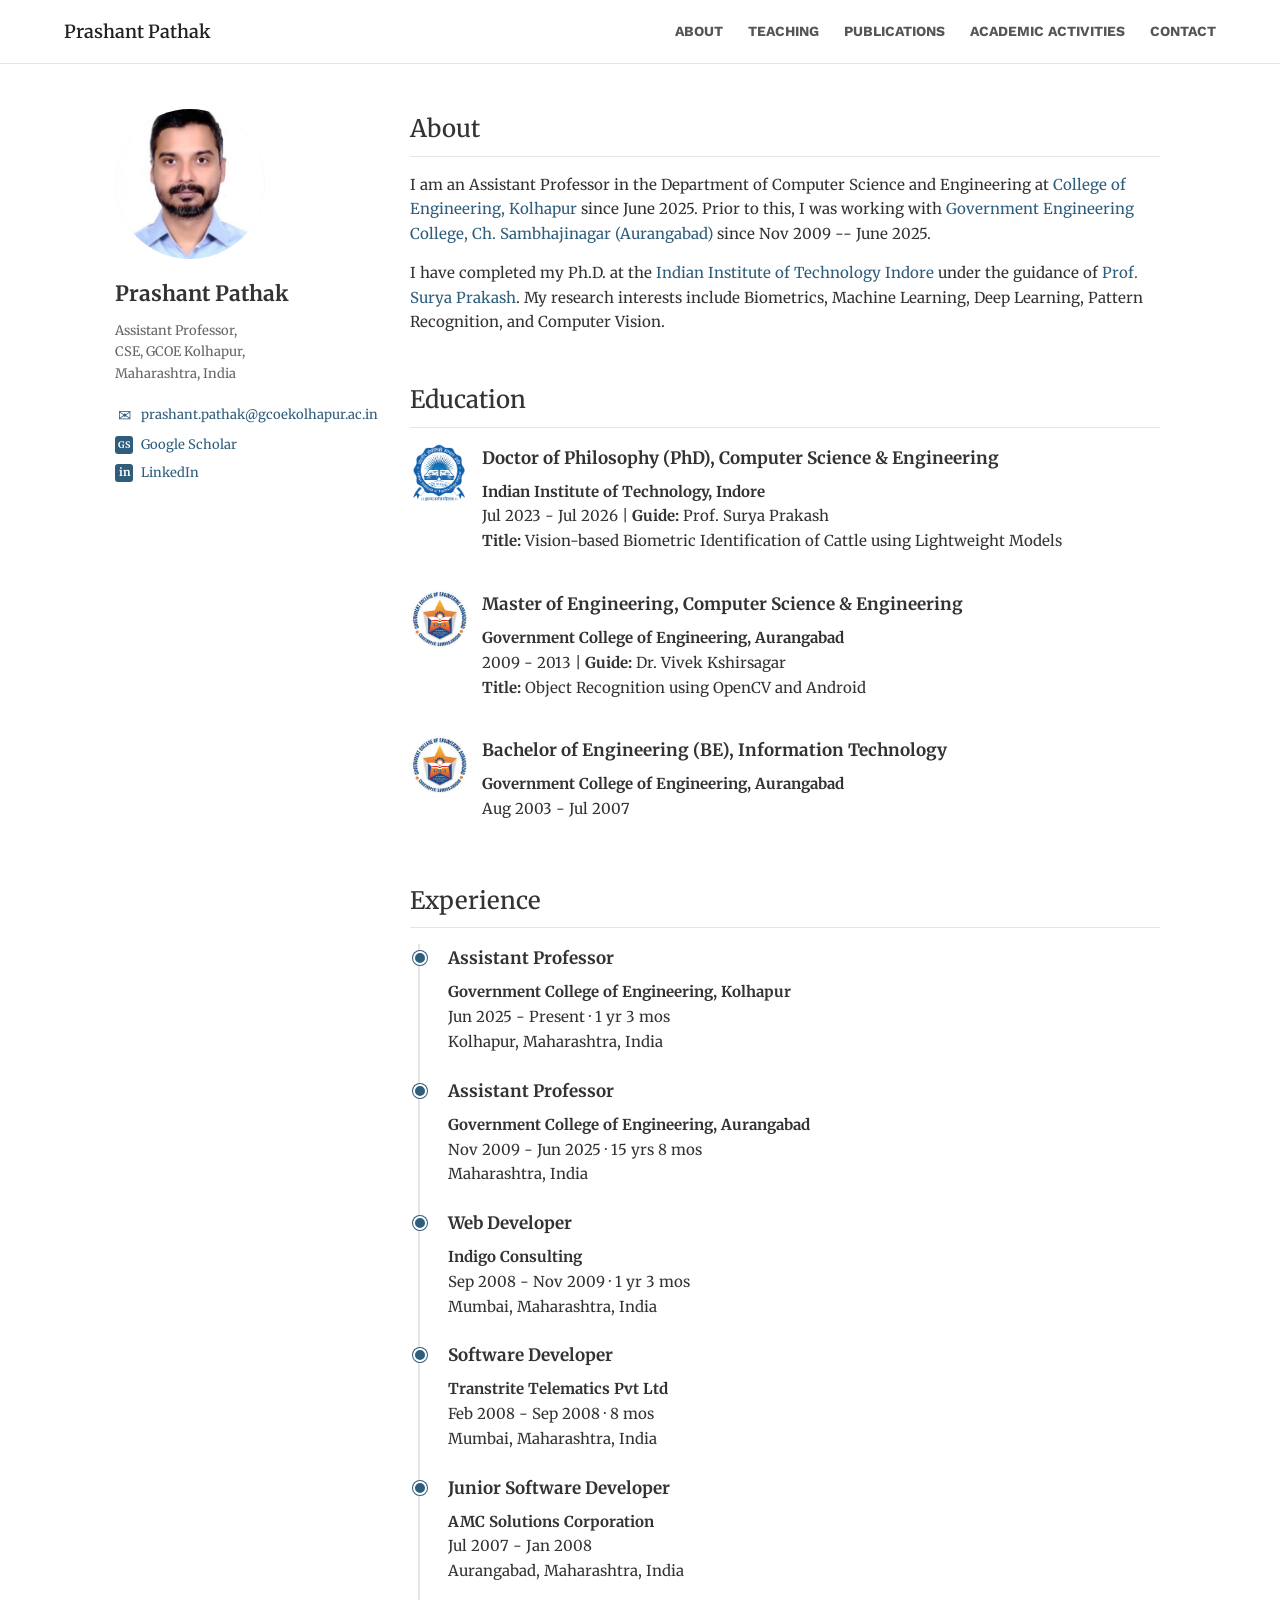
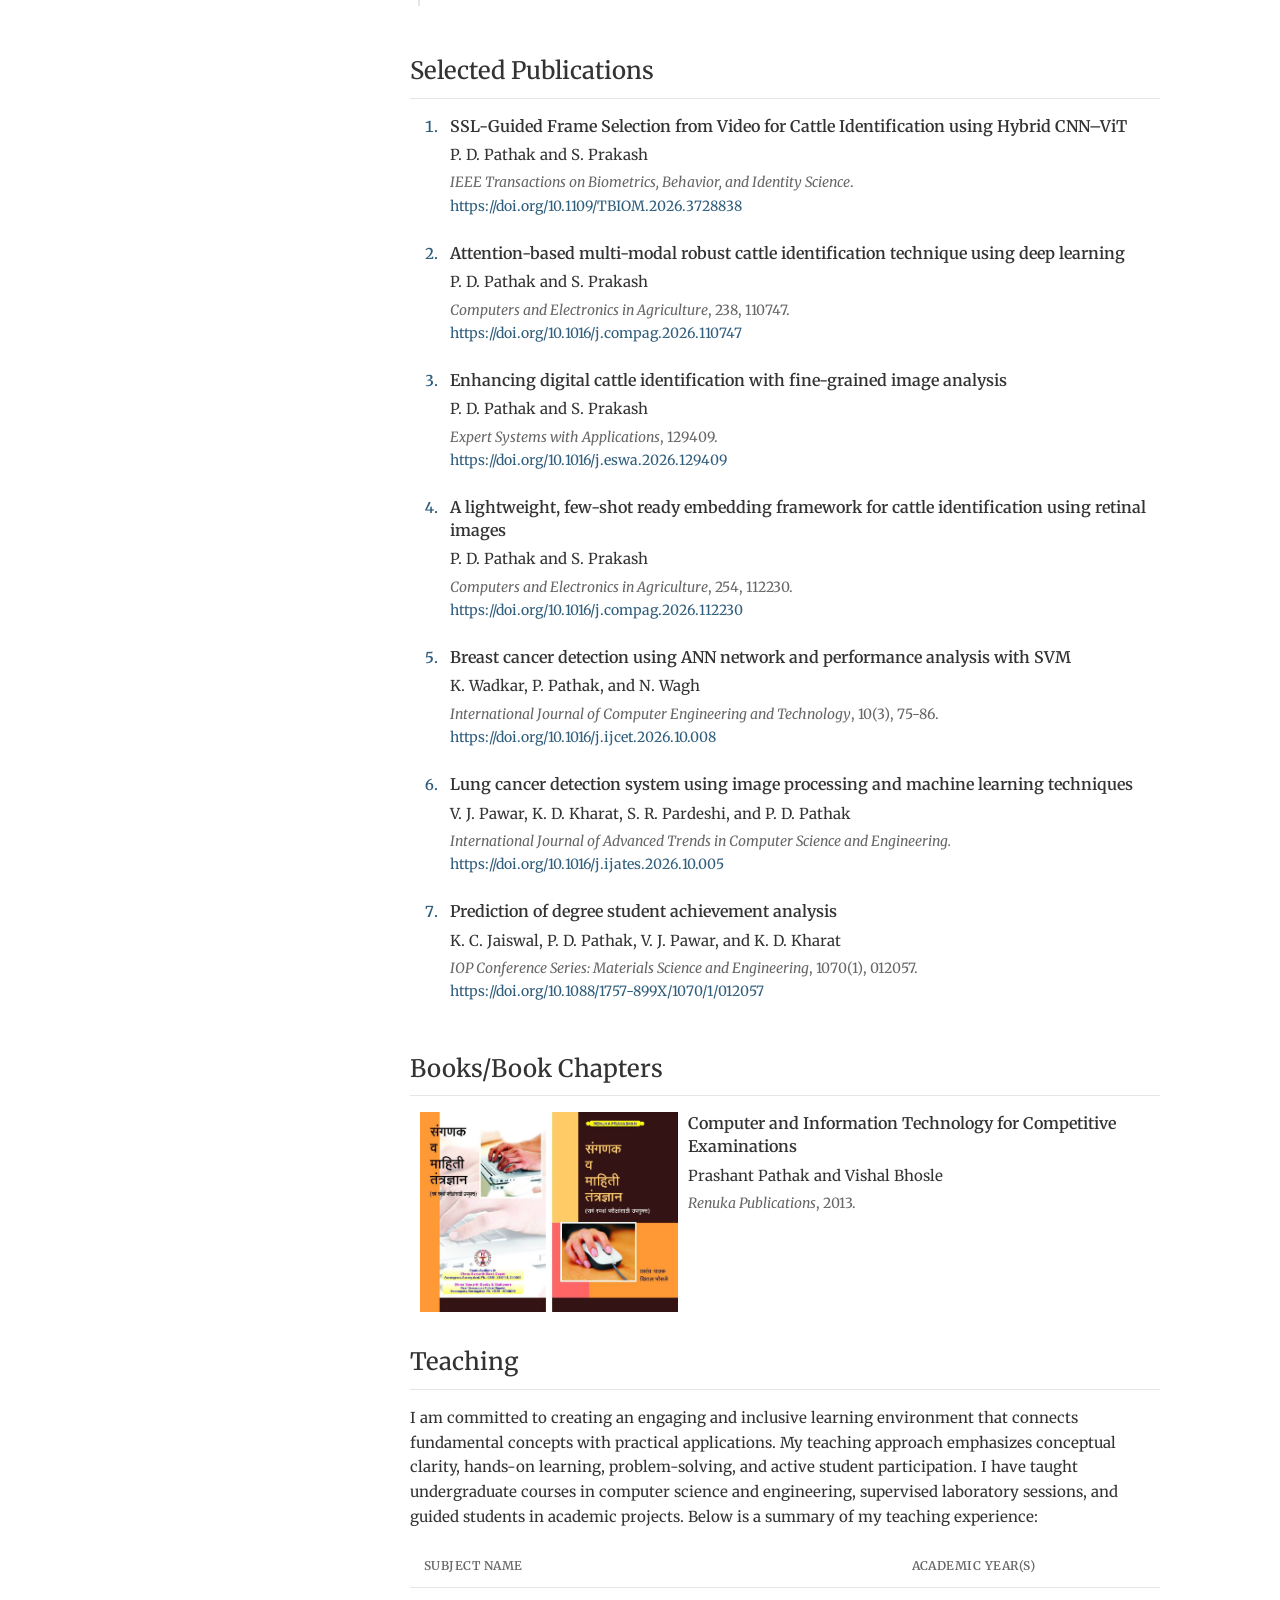
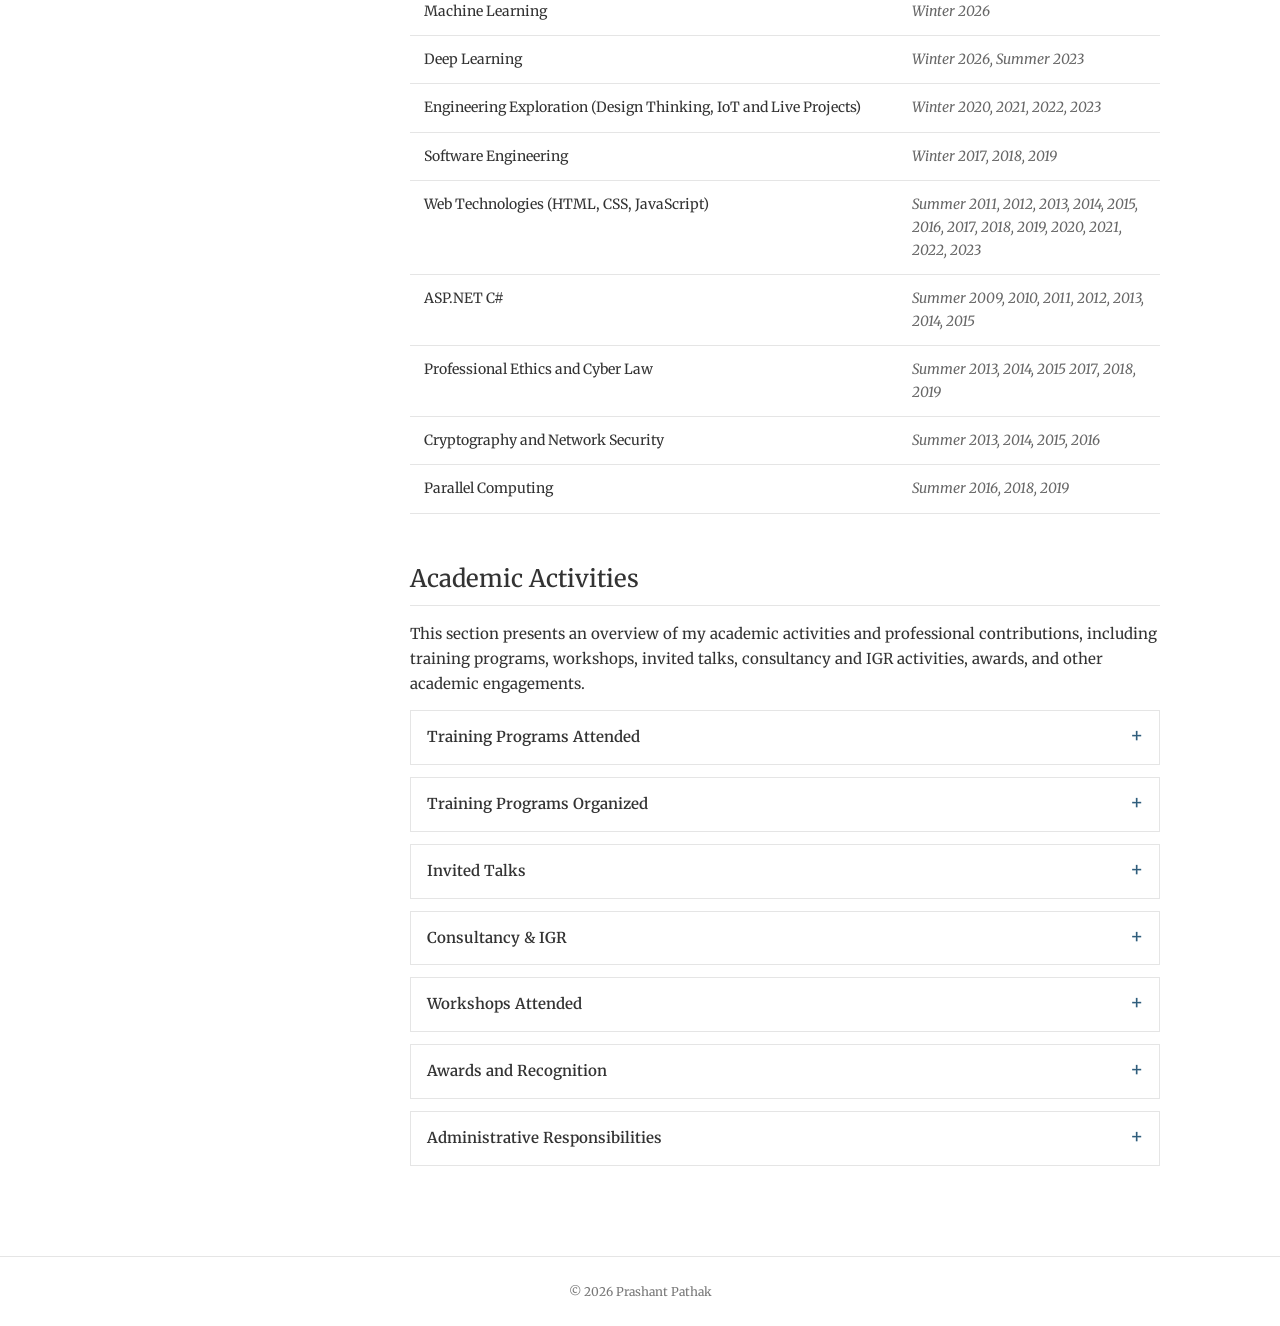
==== commit 7ad4e870: "Publication changes" ====
--- a/index.html
+++ b/index.html
@@ -100,6 +100,14 @@
         <ol class="publications">
 
           <li>
+            <h3>SSL-Guided Frame Selection from Video for Cattle Identification using Hybrid CNN–ViT</h3>
+            <p class="publication-authors">P. D. Pathak and S. Prakash</p>
+            <p class="publication-venue"><em>IEEE Transactions on Biometrics, Behavior, and Identity Science</em>. <br><a
+                href="https://doi.org/10.1109/TBIOM.2026.3728838"
+                target="_blank">https://doi.org/10.1109/TBIOM.2026.3728838</a></p>
+          </li>
+          <li>
+            
             <h3>Attention-based multi-modal robust cattle identification technique using deep learning</h3>
             <p class="publication-authors">P. D. Pathak and S. Prakash</p>
             <p class="publication-venue"><em>Computers and Electronics in Agriculture</em>, 238, 110747. <br><a
@@ -321,8 +329,6 @@
           </ul>
         </details>
 
-
-
         <details class="activity-panel">
           <summary>Consultancy &amp; IGR</summary>
           <ul>
@@ -359,8 +365,6 @@
             <li><strong>Procurement Through Government e-Marketplace</strong> — GECA, Online | 4 August 2020 | 1 Day
             </li>
 
-
-
             <li><strong>Data Science &amp; Application</strong> — Government College of Engineering, Karad, Online | 23
               May 2020 | 1 Day</li>
 
@@ -397,12 +401,10 @@
           <ul>
             <li>Library Coordinator | GEOE, Kolhapur | 2026-Present</li>
             <li>SIH SPOC | GEOE Kolhapur | 2026-Present</li>
+            <li>Hostel Warden | GEOE, Ch. Sambhajinagar | 2020-2023</li>
+            <li>Data Center Incharge | GEOE, Ch. Sambhajinagar | 2018-2023</li>
             <li>Website Management | GEOE, Ch. Sambhajinagar | 2015-2023</li>
-            <li>Data Center Incharge | GEOE, Ch. Sambhajinagar | 2018-2023</li>
-            <li>Social Media Expert | General Election | 2019</li>
-            <li>Hostel Warden | GEOE, Ch. Sambhajinagar | 2020-2023</li>
-            <li>Library Coordinator | GEOE, Kolhapur | 2026-Present</li>
-            <li>SIH Coordinator | GEOE, Ch. Sambhajinagar | 2017-18</li>
+            <li>Social Media Expert | General Assembly Election | 2019</li>
           </ul>
         </details>
       </section>
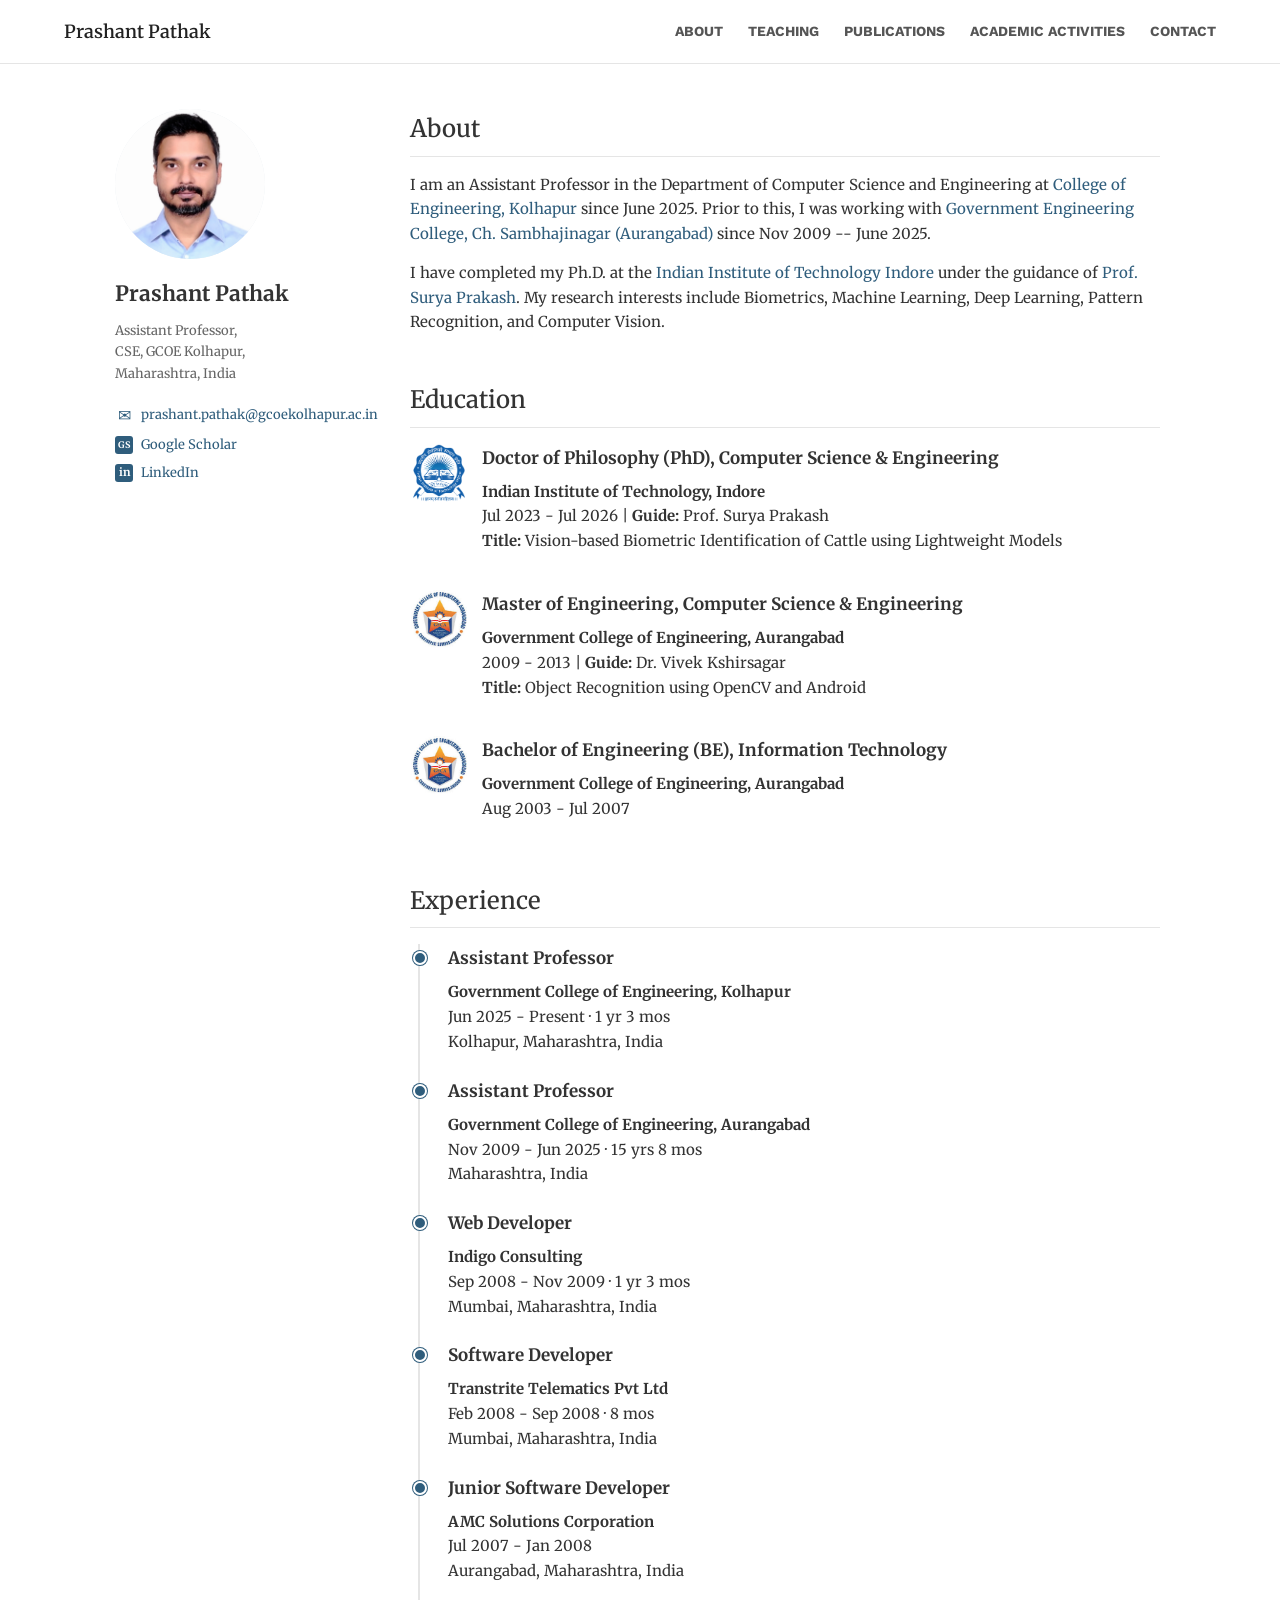
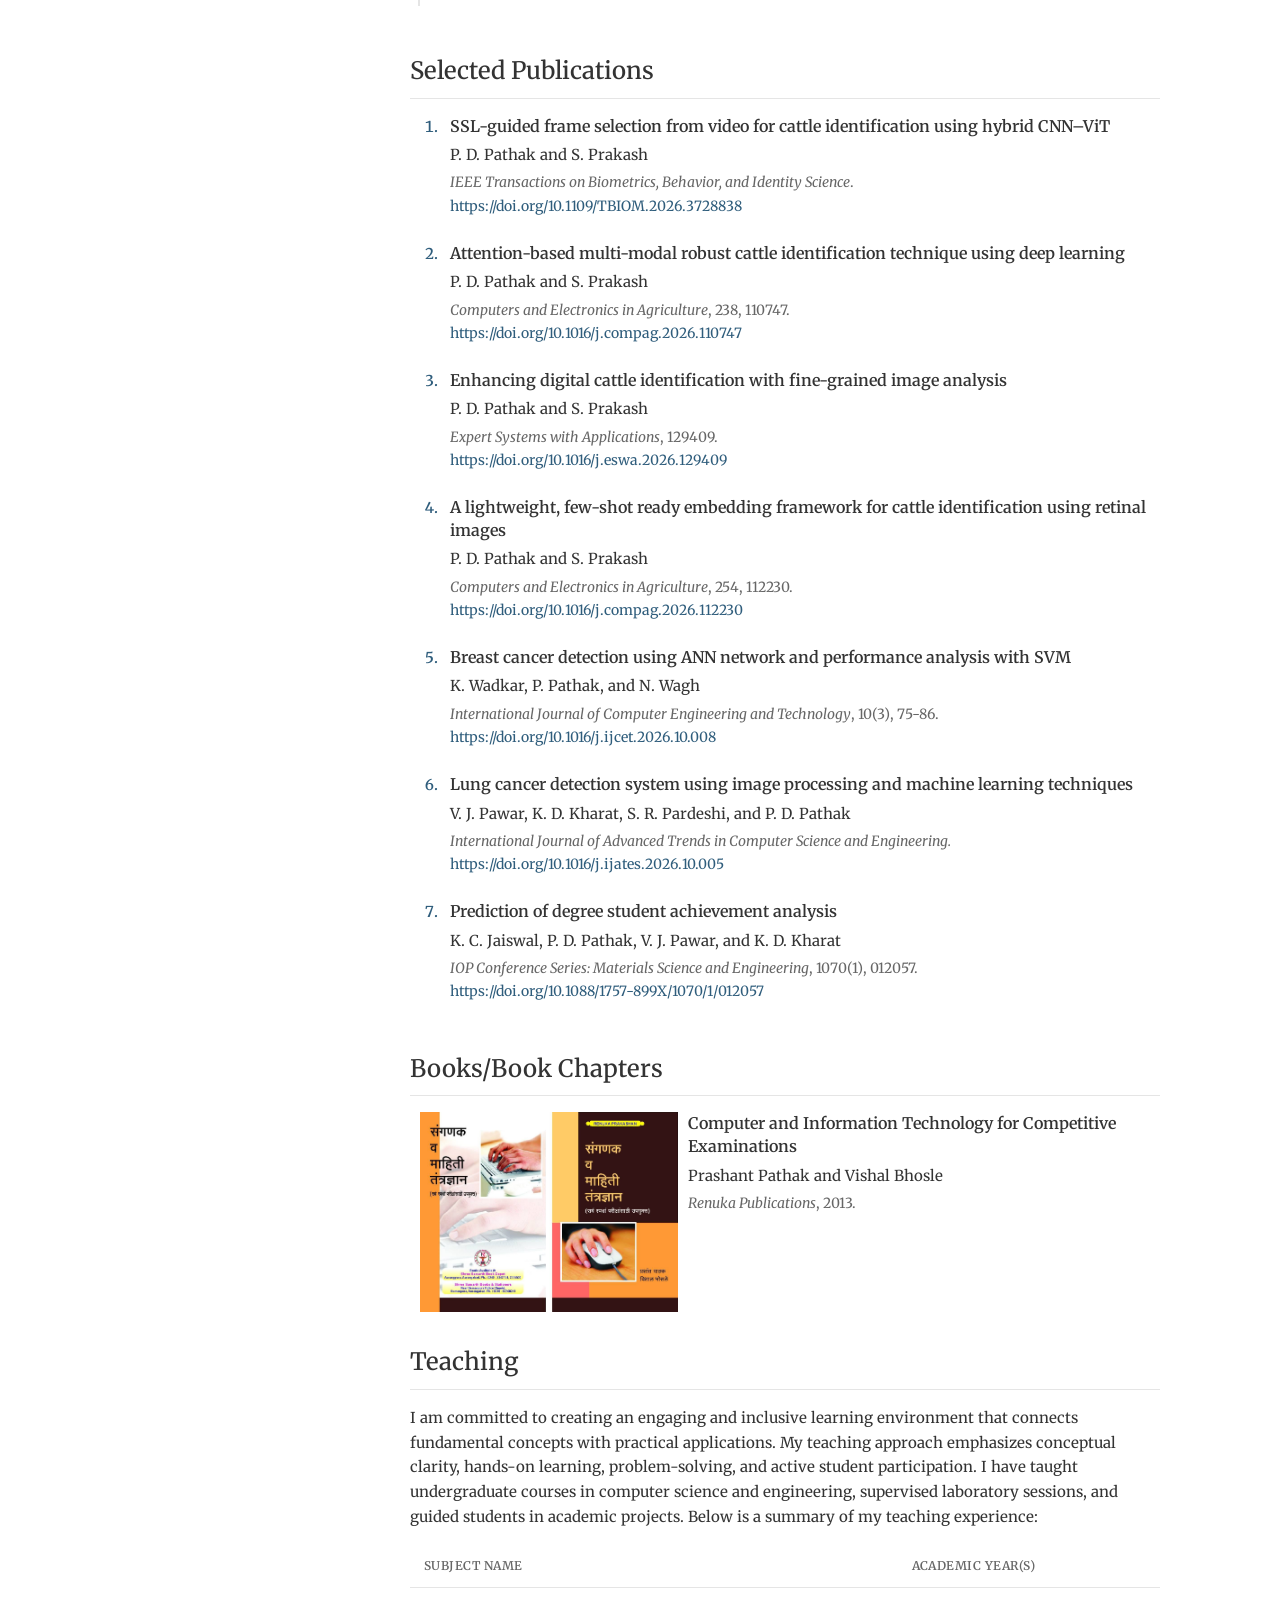
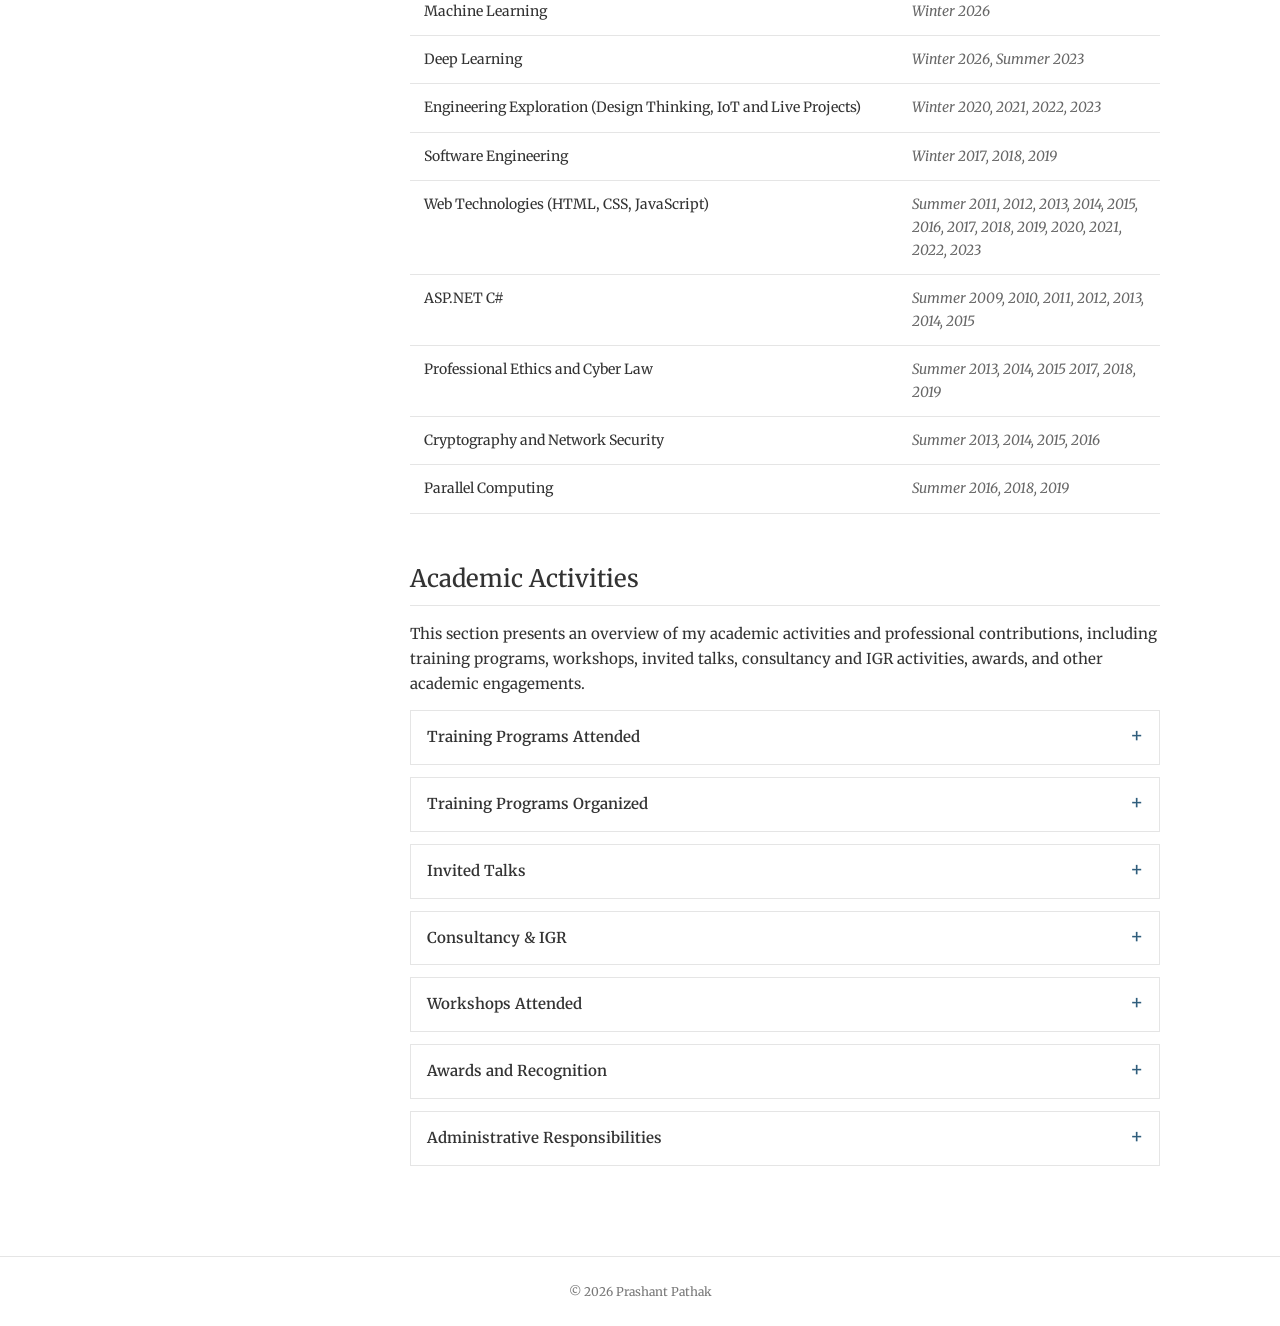
==== commit 6ee813c7: "minor correction" ====
--- a/index.html
+++ b/index.html
@@ -100,7 +100,7 @@
         <ol class="publications">
 
           <li>
-            <h3>SSL-Guided Frame Selection from Video for Cattle Identification using Hybrid CNN–ViT</h3>
+            <h3>SSL-guided frame selection from video for cattle identification using hybrid CNN–ViT</h3>
             <p class="publication-authors">P. D. Pathak and S. Prakash</p>
             <p class="publication-venue"><em>IEEE Transactions on Biometrics, Behavior, and Identity Science</em>. <br><a
                 href="https://doi.org/10.1109/TBIOM.2026.3728838"
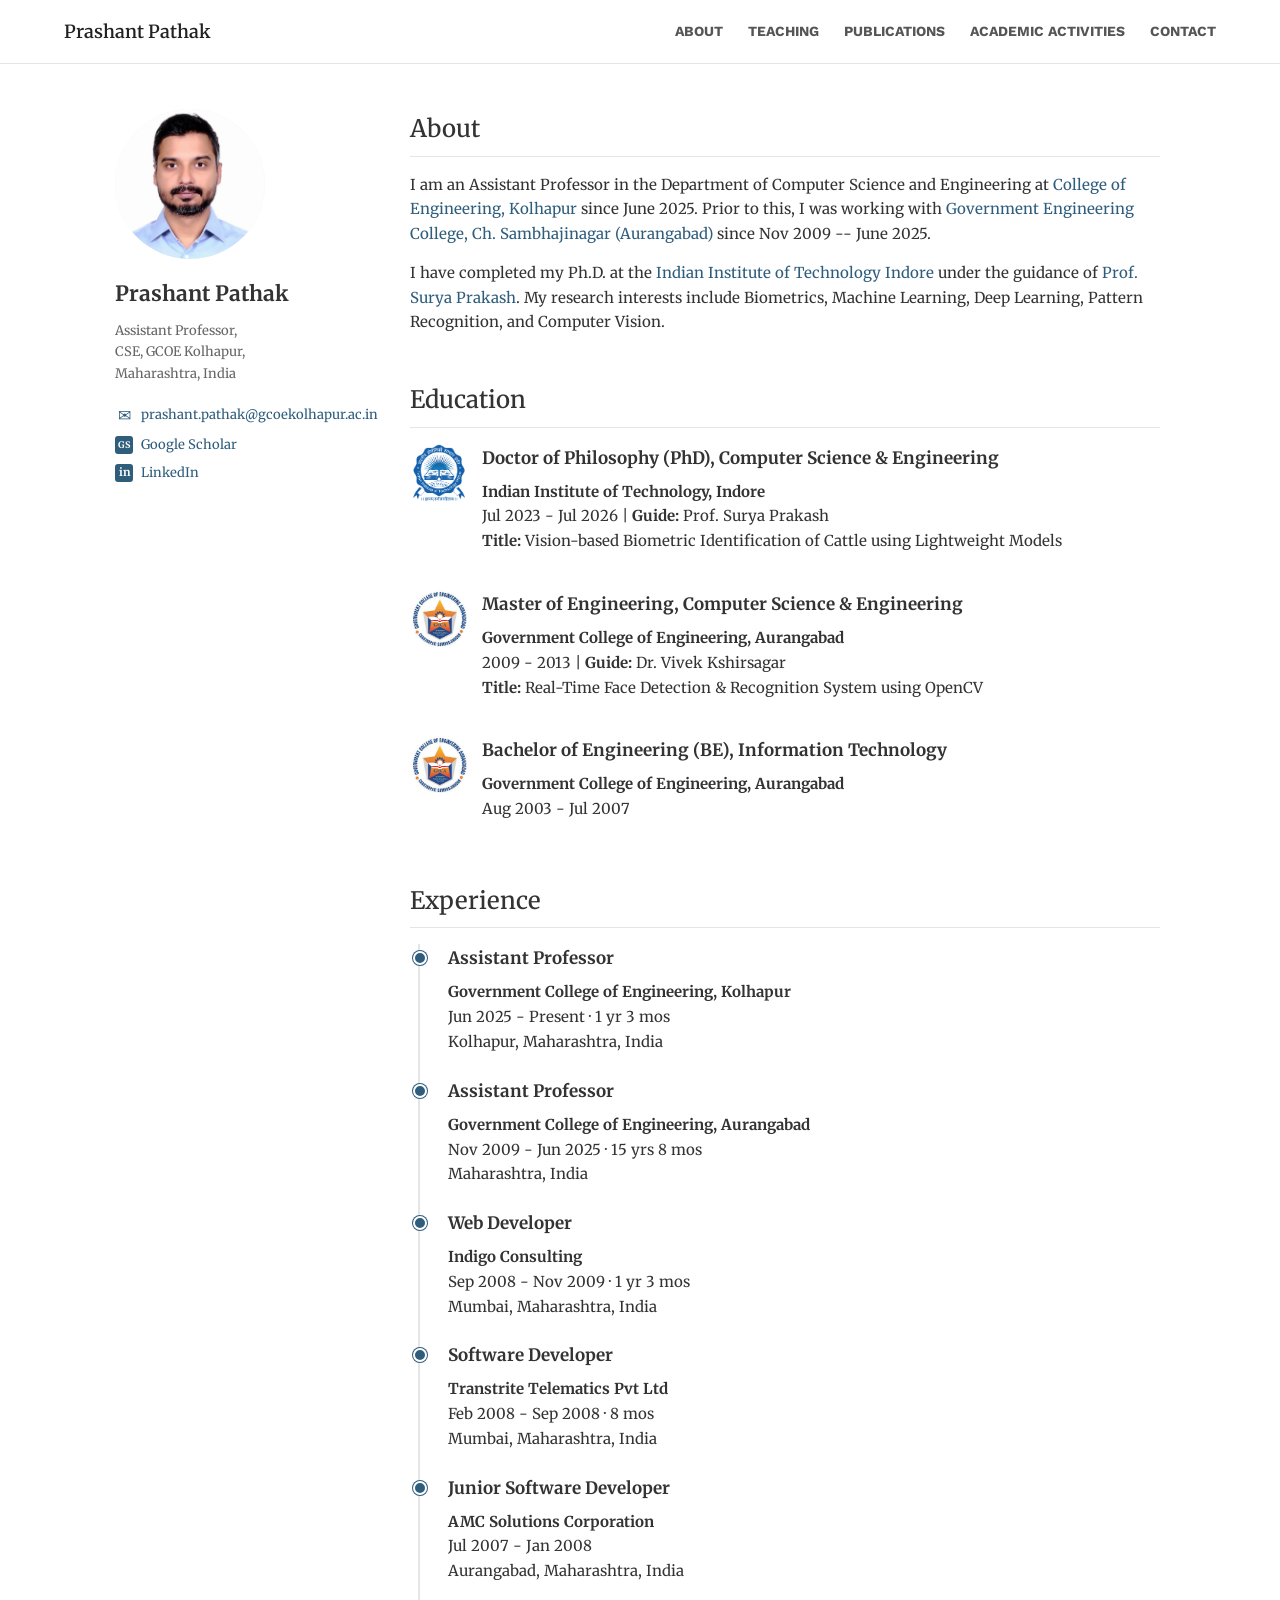
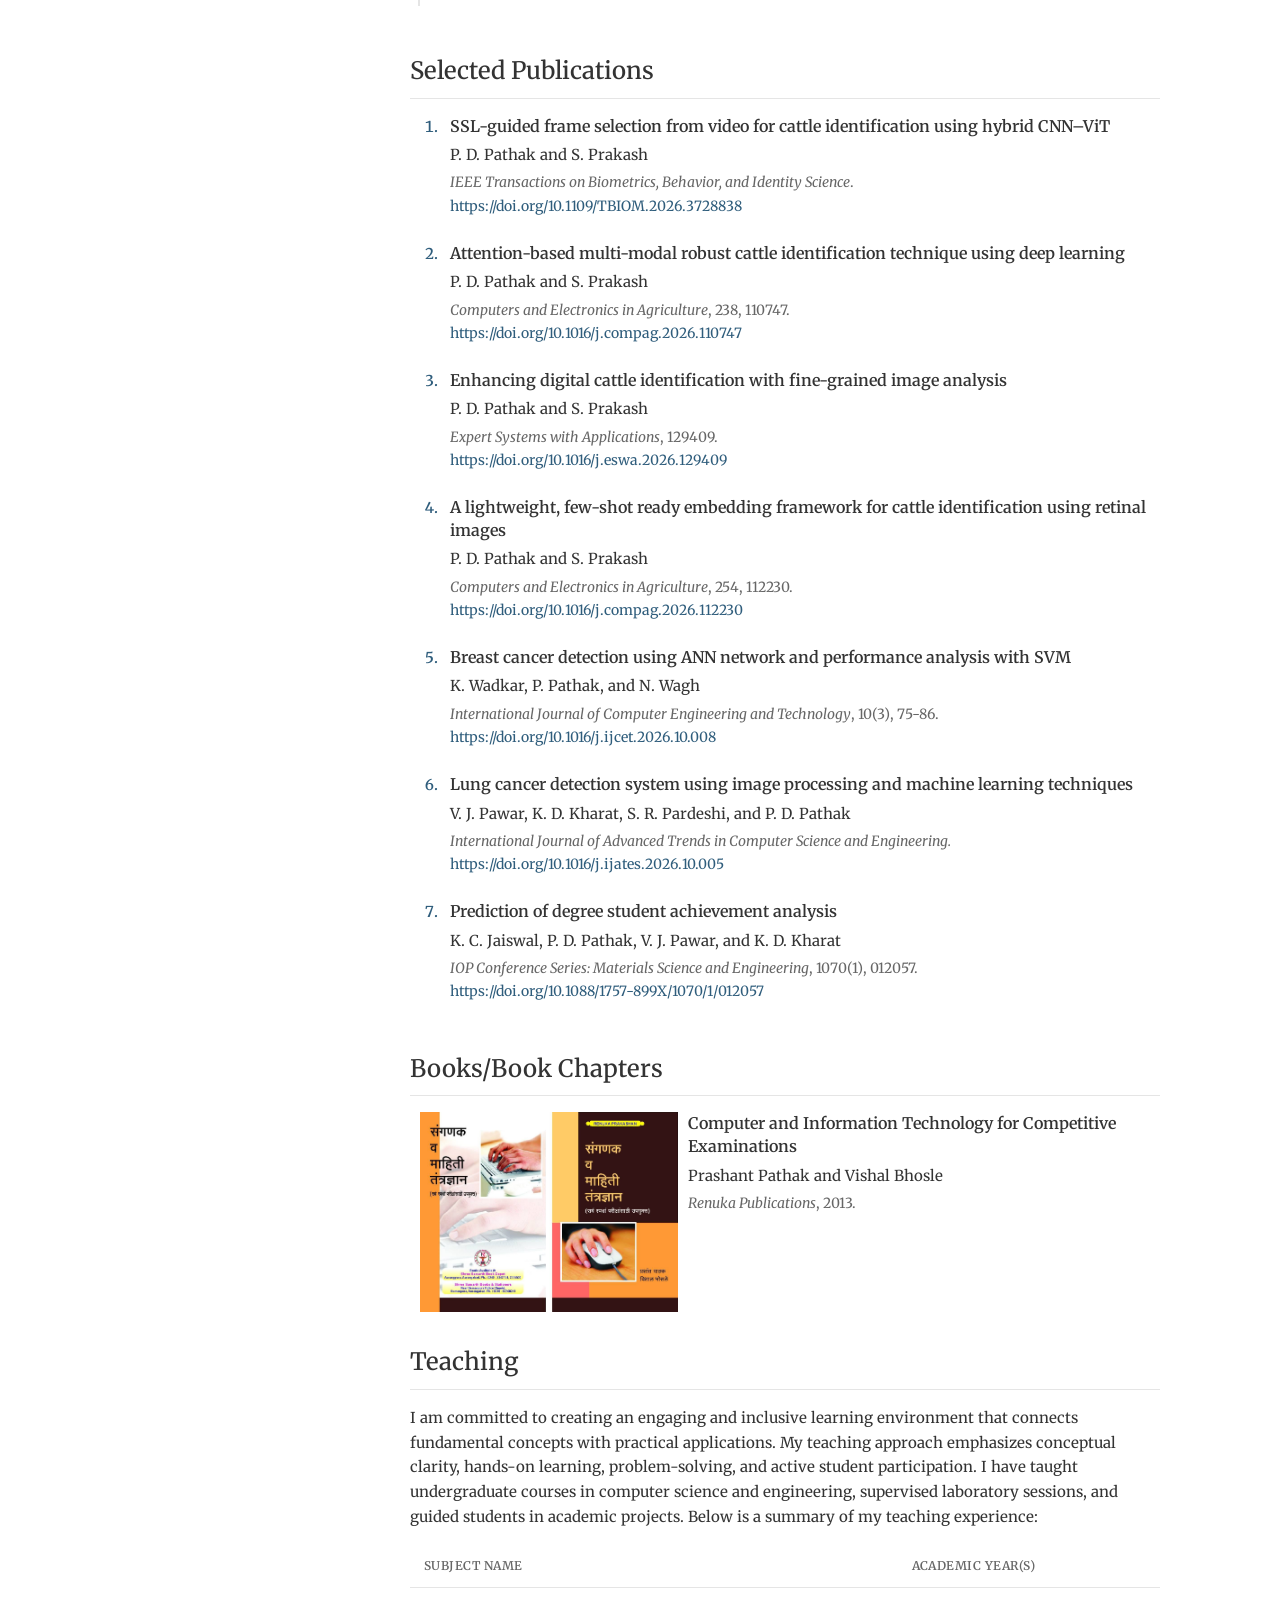
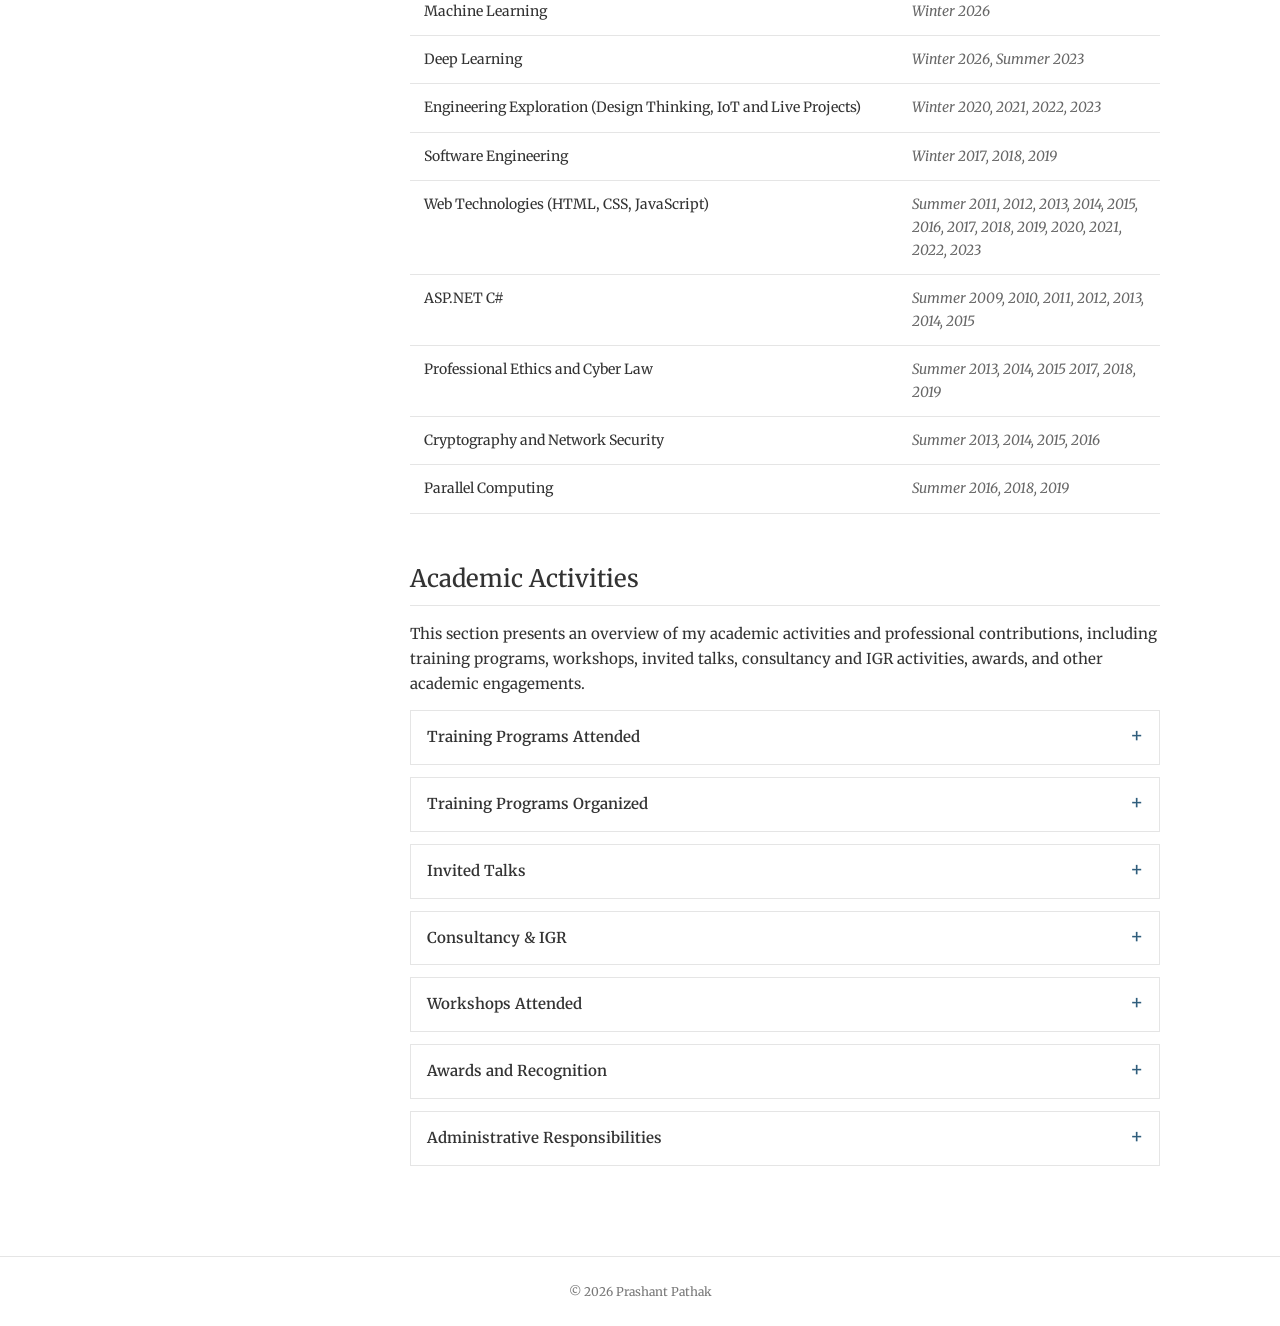
==== commit 6324206d: "Me Project Update" ====
--- a/index.html
+++ b/index.html
@@ -53,7 +53,7 @@
           <div>
             <h3>Master of Engineering, Computer Science &amp; Engineering</h3>
             <p><strong>Government College of Engineering, Aurangabad</strong><br>2009 - 2013 | <strong>Guide:</strong>
-              Dr. Vivek Kshirsagar<br><strong>Title:</strong> Object Recognition using OpenCV and Android</p>
+              Dr. Vivek Kshirsagar<br><strong>Title:</strong> Real-Time Face Detection & Recognition System using OpenCV</p>
           </div>
         </div>
 
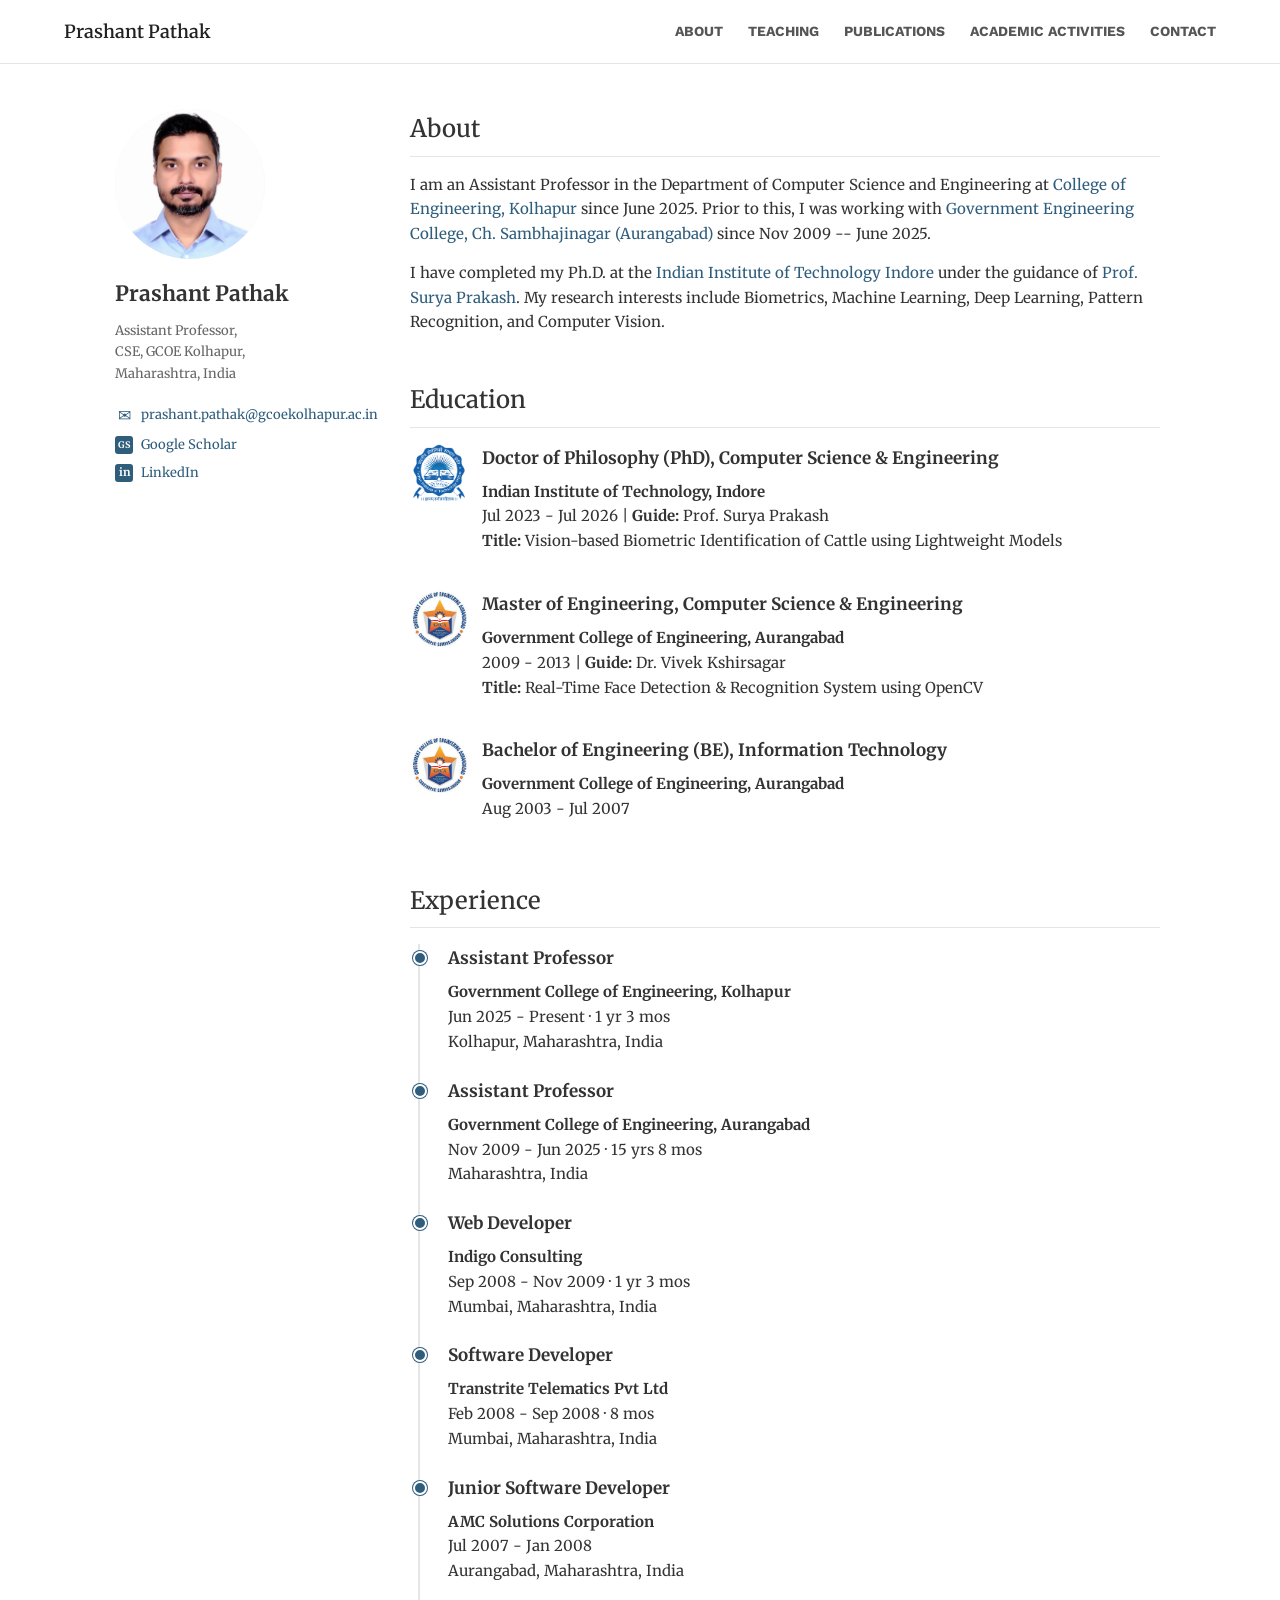
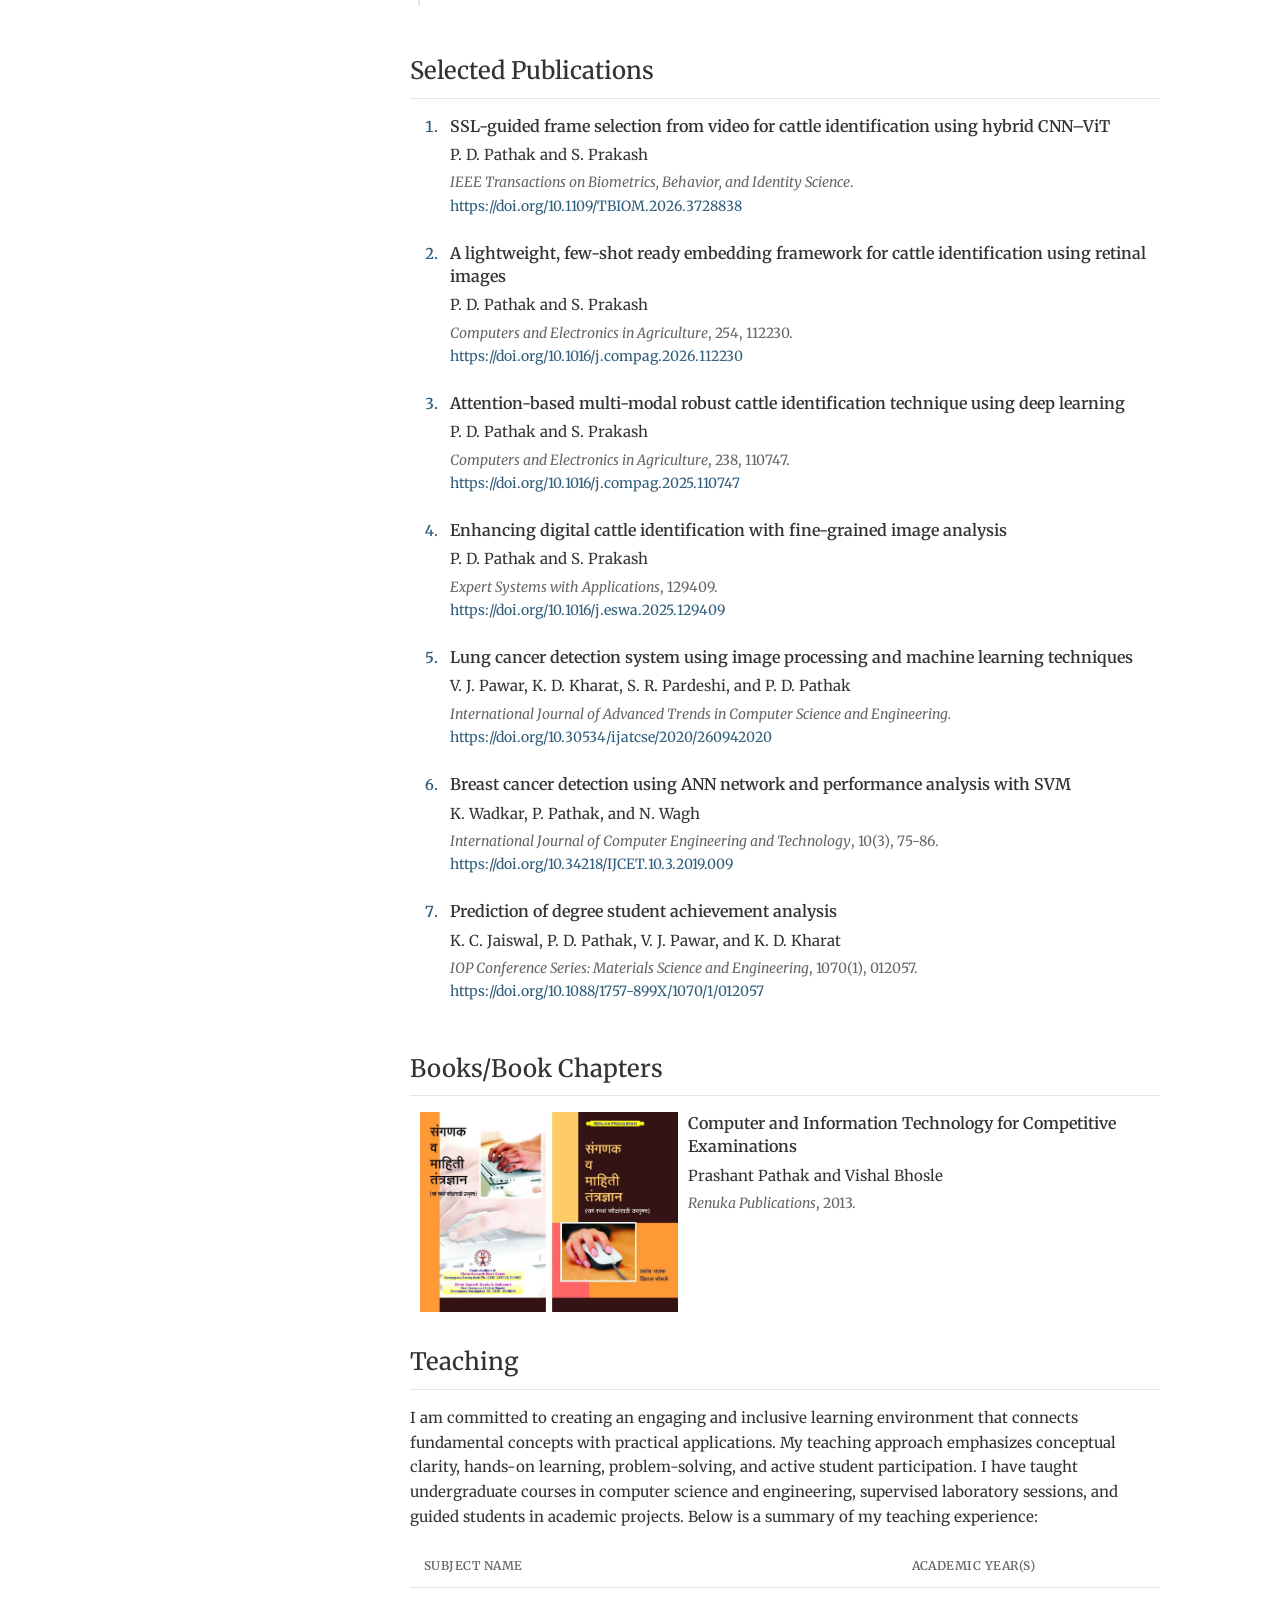
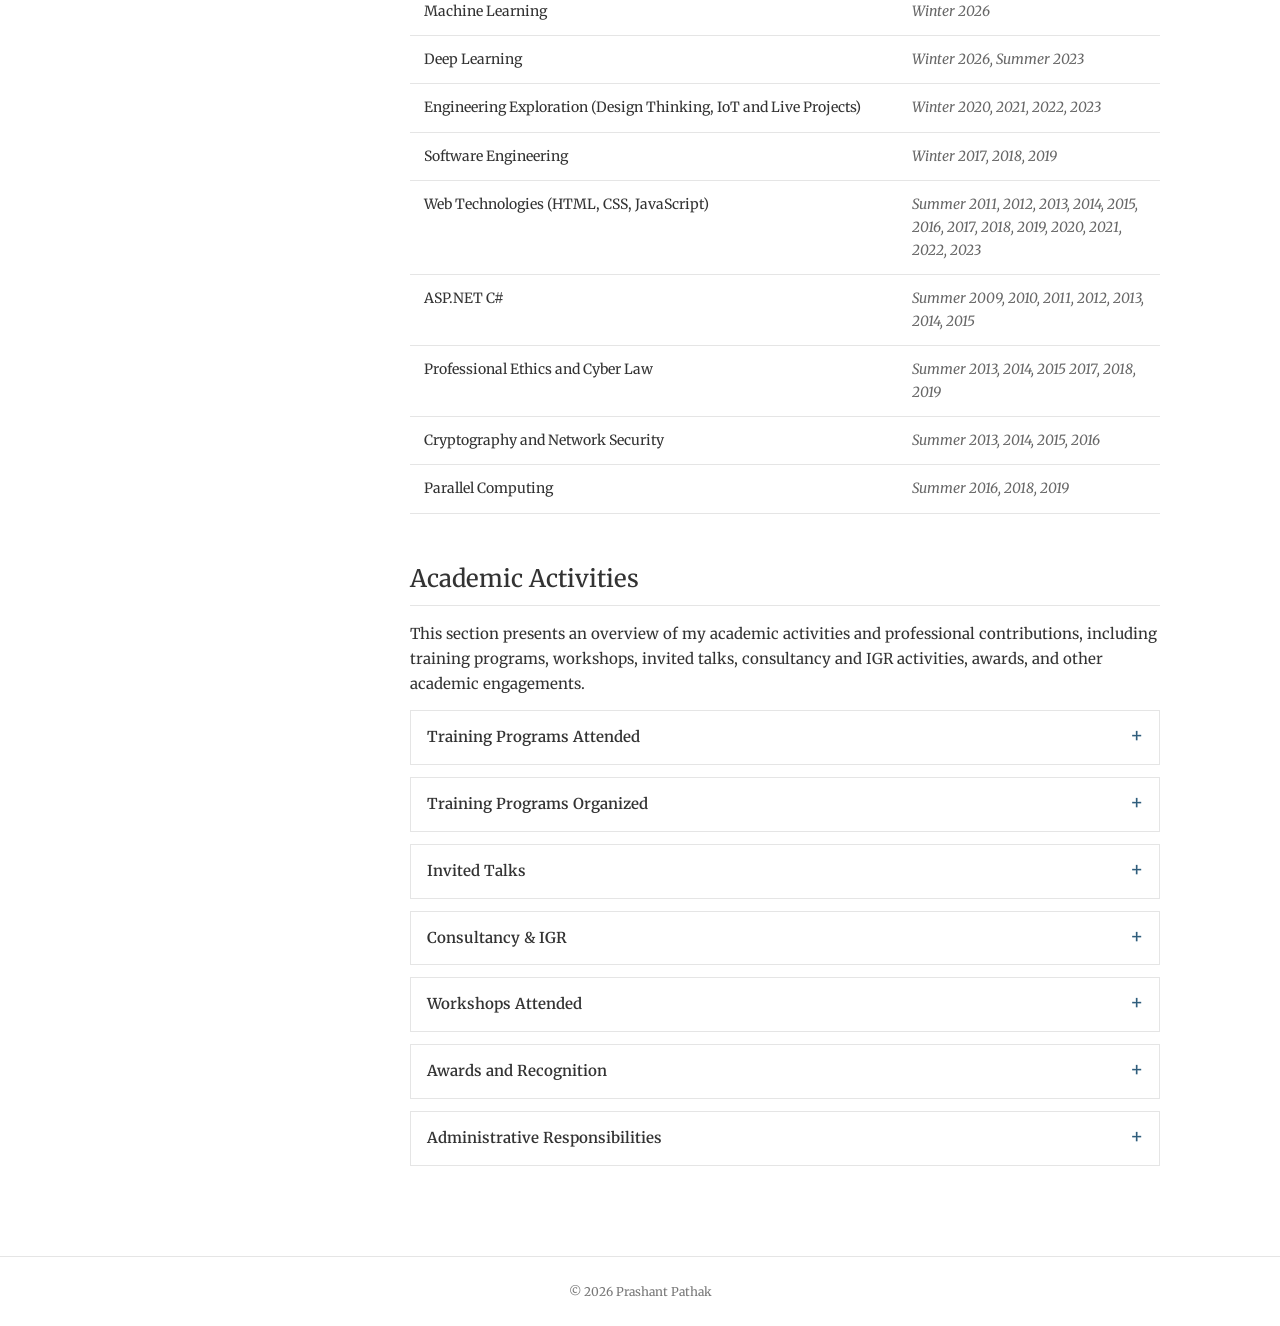
==== commit e340c3b2: "publication change" ====
--- a/index.html
+++ b/index.html
@@ -106,21 +106,6 @@
                 href="https://doi.org/10.1109/TBIOM.2026.3728838"
                 target="_blank">https://doi.org/10.1109/TBIOM.2026.3728838</a></p>
           </li>
-          <li>
-            
-            <h3>Attention-based multi-modal robust cattle identification technique using deep learning</h3>
-            <p class="publication-authors">P. D. Pathak and S. Prakash</p>
-            <p class="publication-venue"><em>Computers and Electronics in Agriculture</em>, 238, 110747. <br><a
-                href="https://doi.org/10.1016/j.compag.2026.110747"
-                target="_blank">https://doi.org/10.1016/j.compag.2026.110747</a></p>
-          </li>
-          <li>
-            <h3>Enhancing digital cattle identification with fine-grained image analysis</h3>
-            <p class="publication-authors">P. D. Pathak and S. Prakash</p>
-            <p class="publication-venue"><em>Expert Systems with Applications</em>, 129409. <br><a
-                href="https://doi.org/10.1016/j.eswa.2026.129409"
-                target="_blank">https://doi.org/10.1016/j.eswa.2026.129409</a></p>
-          </li>
 
           <li>
             <h3>A lightweight, few-shot ready embedding framework for cattle identification using retinal images</h3>
@@ -129,21 +114,41 @@
                 href="https://doi.org/10.1016/j.compag.2026.112230"
                 target="_blank">https://doi.org/10.1016/j.compag.2026.112230</a></p>
           </li>
+
+          <li>
+            
+            <h3>Attention-based multi-modal robust cattle identification technique using deep learning</h3>
+            <p class="publication-authors">P. D. Pathak and S. Prakash</p>
+            <p class="publication-venue"><em>Computers and Electronics in Agriculture</em>, 238, 110747. <br><a
+                href="https://doi.org/10.1016/j.compag.2025.110747"
+                target="_blank">https://doi.org/10.1016/j.compag.2025.110747</a></p>
+          </li>
+
+          <li>
+            <h3>Enhancing digital cattle identification with fine-grained image analysis</h3>
+            <p class="publication-authors">P. D. Pathak and S. Prakash</p>
+            <p class="publication-venue"><em>Expert Systems with Applications</em>, 129409. <br><a
+                href="https://doi.org/10.1016/j.eswa.2025.129409"
+                target="_blank">https://doi.org/10.1016/j.eswa.2025.129409</a></p>
+          </li>
+
+          <li>
+            <h3>Lung cancer detection system using image processing and machine learning techniques</h3>
+            <p class="publication-authors">V. J. Pawar, K. D. Kharat, S. R. Pardeshi, and P. D. Pathak</p>
+            <p class="publication-venue"><em>International Journal of Advanced Trends in Computer Science and
+                Engineering.</em> <br><a href="https://doi.org/10.30534/ijatcse/2020/260942020"
+                target="_blank">https://doi.org/10.30534/ijatcse/2020/260942020</a></p>
+          </li>
+          
           <li>
             <h3>Breast cancer detection using ANN network and performance analysis with SVM</h3>
             <p class="publication-authors">K. Wadkar, P. Pathak, and N. Wagh</p>
             <p class="publication-venue"><em>International Journal of Computer Engineering and Technology</em>, 10(3),
-              75-86. <br><a href="https://doi.org/10.1016/j.ijcet.2026.10.008"
-                target="_blank">https://doi.org/10.1016/j.ijcet.2026.10.008</a></p>
-          </li>
-
-          <li>
-            <h3>Lung cancer detection system using image processing and machine learning techniques</h3>
-            <p class="publication-authors">V. J. Pawar, K. D. Kharat, S. R. Pardeshi, and P. D. Pathak</p>
-            <p class="publication-venue"><em>International Journal of Advanced Trends in Computer Science and
-                Engineering.</em> <br><a href="https://doi.org/10.1016/j.ijates.2026.10.005"
-                target="_blank">https://doi.org/10.1016/j.ijates.2026.10.005</a></p>
-          </li>
+              75-86. <br><a href="https://doi.org/10.34218/IJCET.10.3.2019.009"
+                target="_blank">https://doi.org/10.34218/IJCET.10.3.2019.009</a></p>
+          </li>
+
+          
           <li>
             <h3>Prediction of degree student achievement analysis</h3>
             <p class="publication-authors">K. C. Jaiswal, P. D. Pathak, V. J. Pawar, and K. D. Kharat</p>
